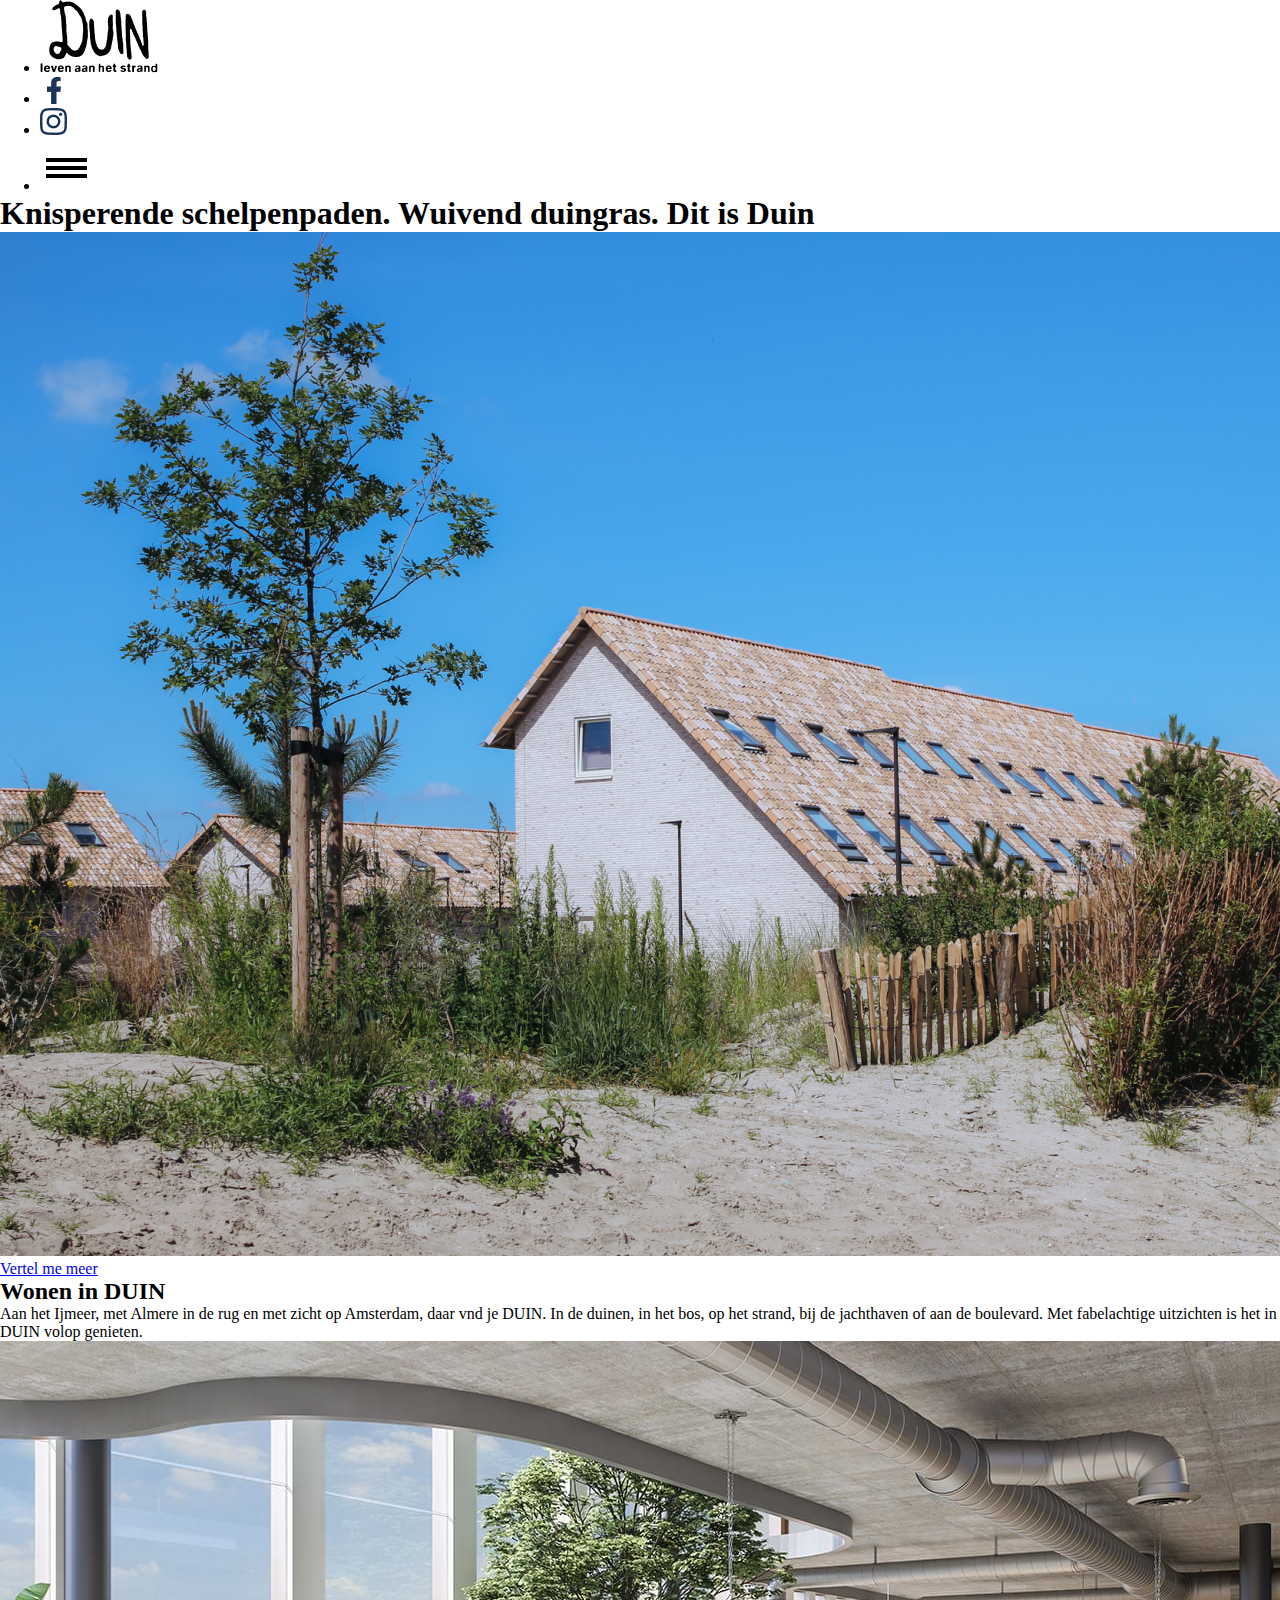
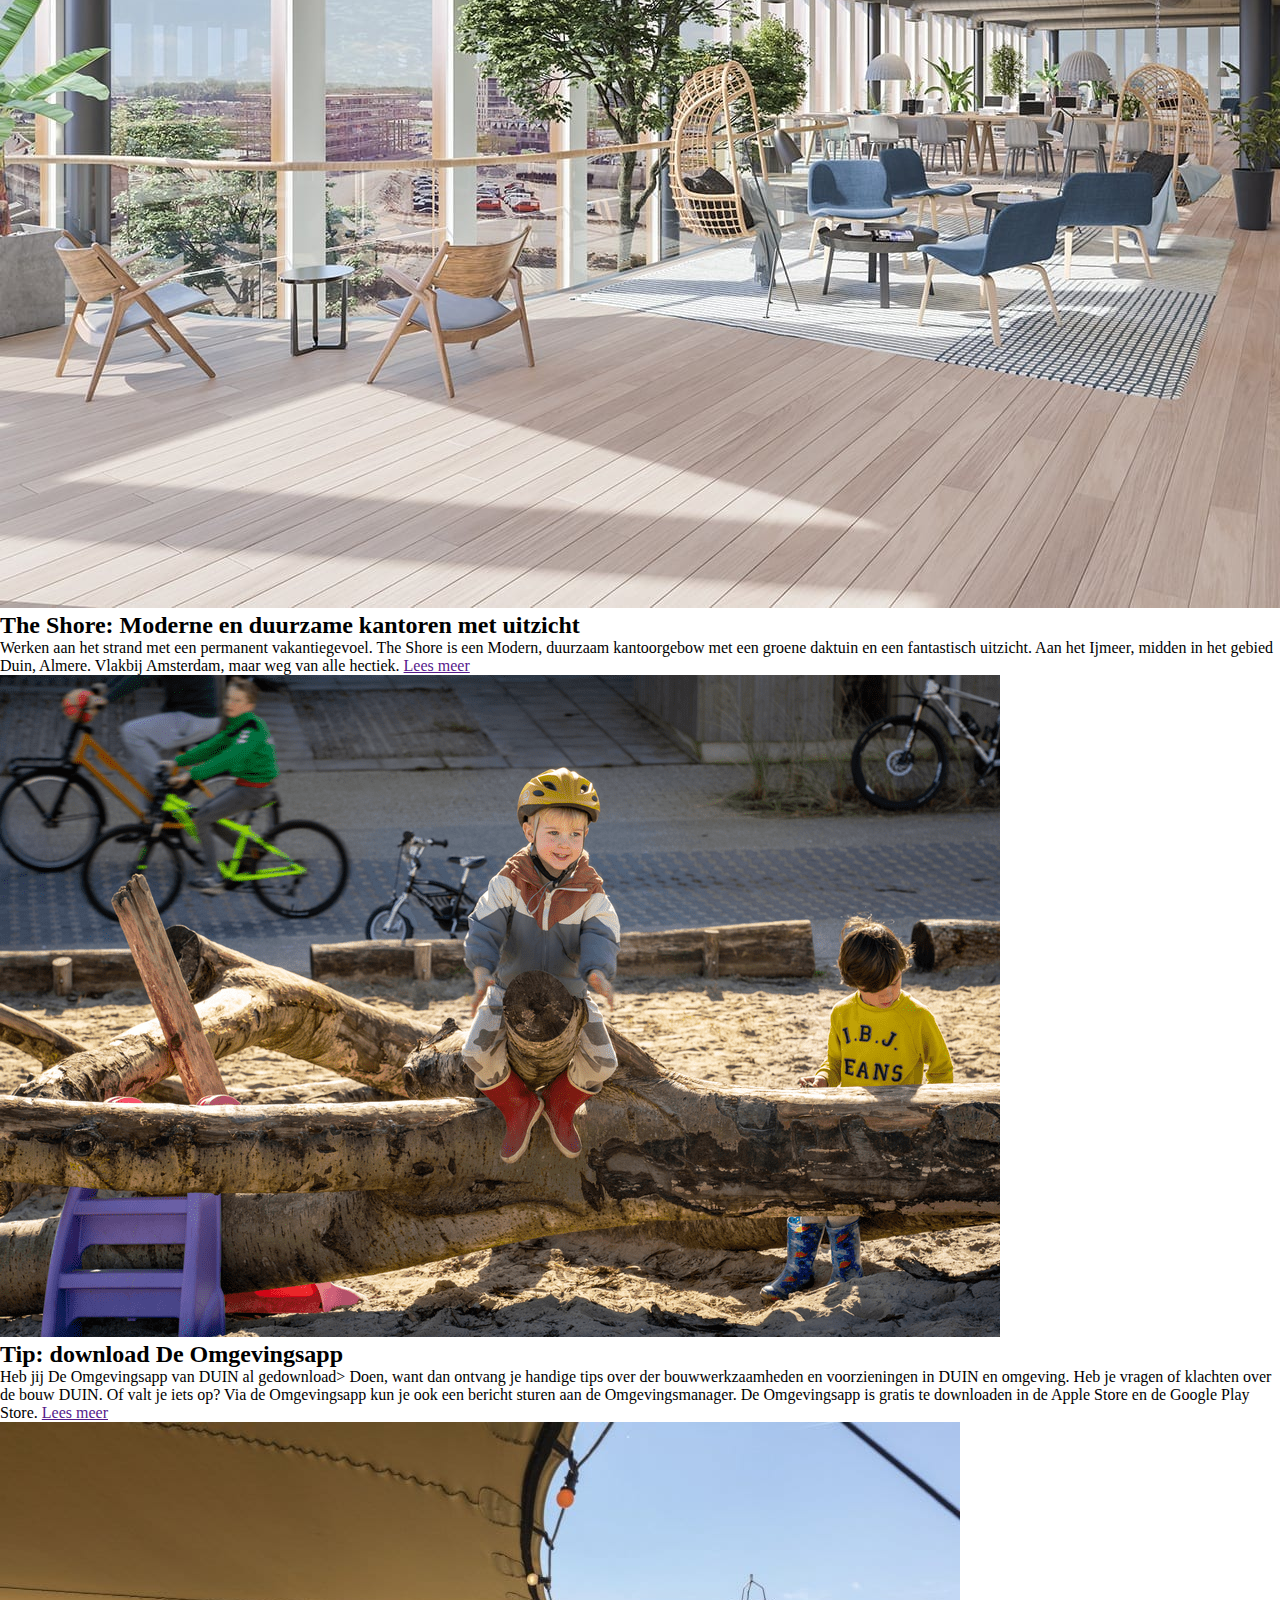
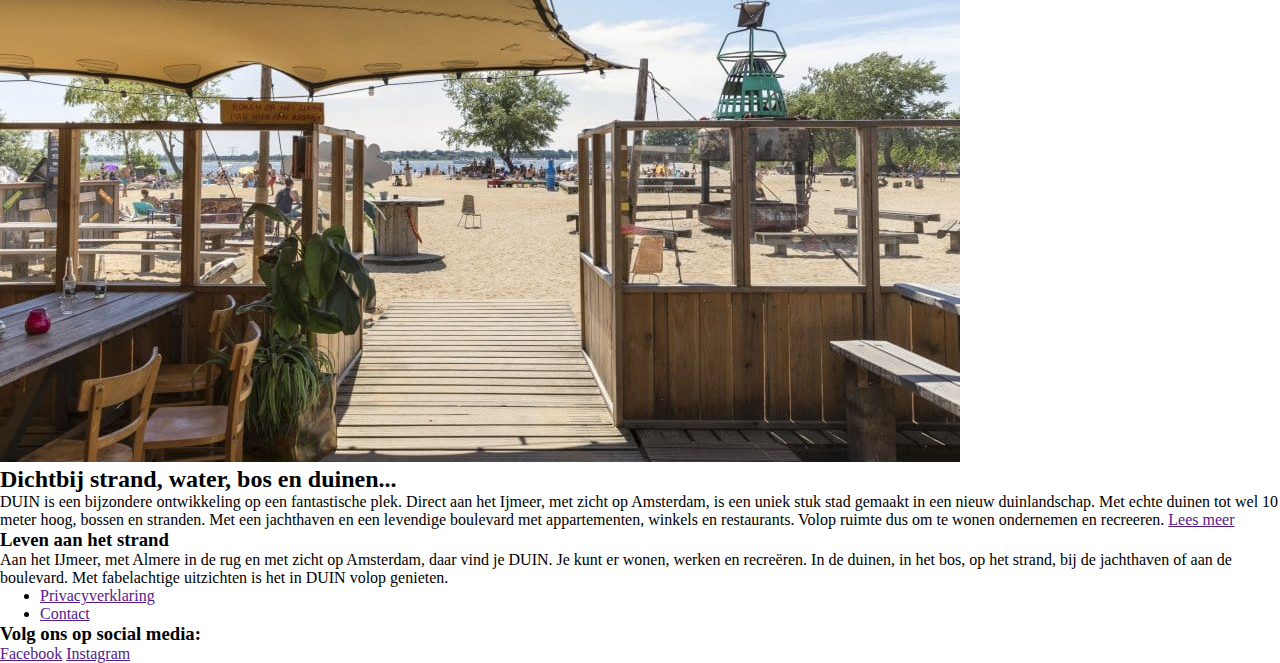
==== index.html @ 24844d6d ":construction: burger menu" ====
<!DOCTYPE html>
<html lang="nl">
  <head>
    <meta charset="UTF-8" />
    <meta name="author" content="Allyssa" />
    <meta name="viewport" content="width=device-width, initial-scale=1" />

    <title>Homepage - Duin</title>

    <link href="styles/style.css" rel="stylesheet" />
    <link rel="icon" type="image/svg+xml" href="images/" />
  </head>

  <body>
    <section class="container-nav">
      <nav>
        <ul>
          <li>
            <a href="index.html"
              ><img src="images/duin-logo.png" alt="Duin logo"
            /></a>
          </li>
          <li>
            <a href="index.html"
              ><img src="images/facebook.png" alt="Facebook"
            /></a>
          </li>
          <li>
            <a href="index.html"
              ><img src="images/instagram.png" alt="Instagram"
            /></a>
          </li>
          <li>
            <button id="btn-toggle" class="btn-burger-toggle">
              <span class="line-one"></span>
              <span class="line-two"></span>
              <span class="line-three"></span>
            </button>
          </li>
        </ul>
        <!-- burger menu links -->
        <ul class="nav-links" id="js-nav-links">
          <li><a href="#">Home</a></li>
          <li><a href="#">De wijk</a></li>
          <li><a href="#">Wonen</a></li>
          <li><a href="#">Ondernemen</a></li>
          <li><a href="#">Blog</a></li>
          <li><a href="#">Contact</a></li>
        </ul>
      </nav>
    </section>
    <main>
      <header>
        <h1>Knisperende schelpenpaden. Wuivend duingras. Dit is Duin</h1>
        <img
          src="images/header-landingspagina-1536x1024.png"
          alt="Duin header"
        />
        <a href="/het-gebied.html">Vertel me meer</a>
      </header>
      <section>
        <article>
          <h2>Wonen in DUIN</h2>
          <p>
            Aan het Ijmeer, met Almere in de rug en met zicht op Amsterdam, daar
            vnd je DUIN. In de duinen, in het bos, op het strand, bij de
            jachthaven of aan de boulevard. Met fabelachtige uitzichten is het
            in DUIN volop genieten.
          </p>
        </article>
        <article>
          <img src="/images/The-Shore-def2.jpg" alt="" />
          <h2>The Shore: Moderne en duurzame kantoren met uitzicht</h2>
          <p>
            Werken aan het strand met een permanent vakantiegevoel. The Shore is
            een Modern, duurzaam kantoorgebow met een groene daktuin en een
            fantastisch uitzicht. Aan het Ijmeer, midden in het gebied Duin,
            Almere. Vlakbij Amsterdam, maar weg van alle hectiek.
            <a href="">Lees meer</a>
          </p>
        </article>
        <article>
          <img src="/images/voorzieningen-in-DUIN.png" alt="" />
          <h2>Tip: download De Omgevingsapp</h2>
          <p>
            Heb jij De Omgevingsapp van DUIN al gedownload> Doen, want dan
            ontvang je handige tips over der bouwwerkzaamheden en voorzieningen
            in DUIN en omgeving. Heb je vragen of klachten over de bouw DUIN. Of
            valt je iets op? Via de Omgevingsapp kun je ook een bericht sturen
            aan de Omgevingsmanager. De Omgevingsapp is gratis te downloaden in
            de Apple Store en de Google Play Store.
            <a href="">Lees meer</a>
          </p>
        </article>
        <article>
          <img
            src="/images/carrousel-strand-in-almere-cityguide-almere-visit-almere.jpg"
            alt=""
          />
          <h2>Dichtbij strand, water, bos en duinen...</h2>
          <p>
            DUIN is een bijzondere ontwikkeling op een fantastische plek. Direct
            aan het Ijmeer, met zicht op Amsterdam, is een uniek stuk stad
            gemaakt in een nieuw duinlandschap. Met echte duinen tot wel 10
            meter hoog, bossen en stranden. Met een jachthaven en een levendige
            boulevard met appartementen, winkels en restaurants. Volop ruimte
            dus om te wonen ondernemen en recreeren.
            <a href="">Lees meer</a>
          </p>
        </article>
      </section>
    </main>

    <footer>
      <section>
        <article>
          <h3>Leven aan het strand</h3>
          <p>
            Aan het IJmeer, met Almere in de rug en met zicht op Amsterdam, daar
            vind je DUIN. Je kunt er wonen, werken en recreëren. In de duinen,
            in het bos, op het strand, bij de jachthaven of aan de boulevard.
            Met fabelachtige uitzichten is het in DUIN volop genieten.
          </p>
        </article>
        <ul>
          <li><a href="">Privacyverklaring</a></li>
          <li><a href="">Contact</a></li>
        </ul>
      </section>
      <section>
        <h3>Volg ons op social media:</h3>
        <a href="">Facebook</a>
        <a href="">Instagram</a>
      </section>
    </footer>

    <script src="scripts/script.js"></script>
  </body>
</html>
---- styles/style.css ----
/* CSS Document */
*,
*::after,
*::before {
  box-sizing: border-box;
  margin: 0;
}

/* body{
  background-color: rgba(var(--color-bg-color),1);
} */

/* .container-nav{
  display: flex;
}

img:nth-child(4){
  width: 100%;
}  */

/* header nav */
/* header{
  position: sticky;
  top: 0;
  z-index: 1;
} */

/* h1{
  position: absolute;
  top: .5em;
  left: 0;
  width: 100%;
  text-align: center;
  color: #fff;
} */
/*--------------- navigation -------- */



/* button navigation: hamburger */
.container-nav > nav > ul:first-of-type > li:nth-of-type(4) > button.btn-burger-toggle{
  background-color: #fff;
  width: 4em;
  height: 4em;
  cursor: pointer;
  border: none;
}

.container-nav > nav > ul:first-of-type > li:nth-of-type(4) > button.btn-burger-toggle span {
 
  display: block;
  width: 100%;
  border-top: 0.3rem solid black;
  margin-top: 0.3em;
  transition: all 0.3s ease;
}

nav.nav-links {
  max-height: 50vh;
  overflow-y: auto;
}

/* hidden burger menu */
.nav-links {
  list-style-type: none;
  padding: 2em;
  display: none;
}
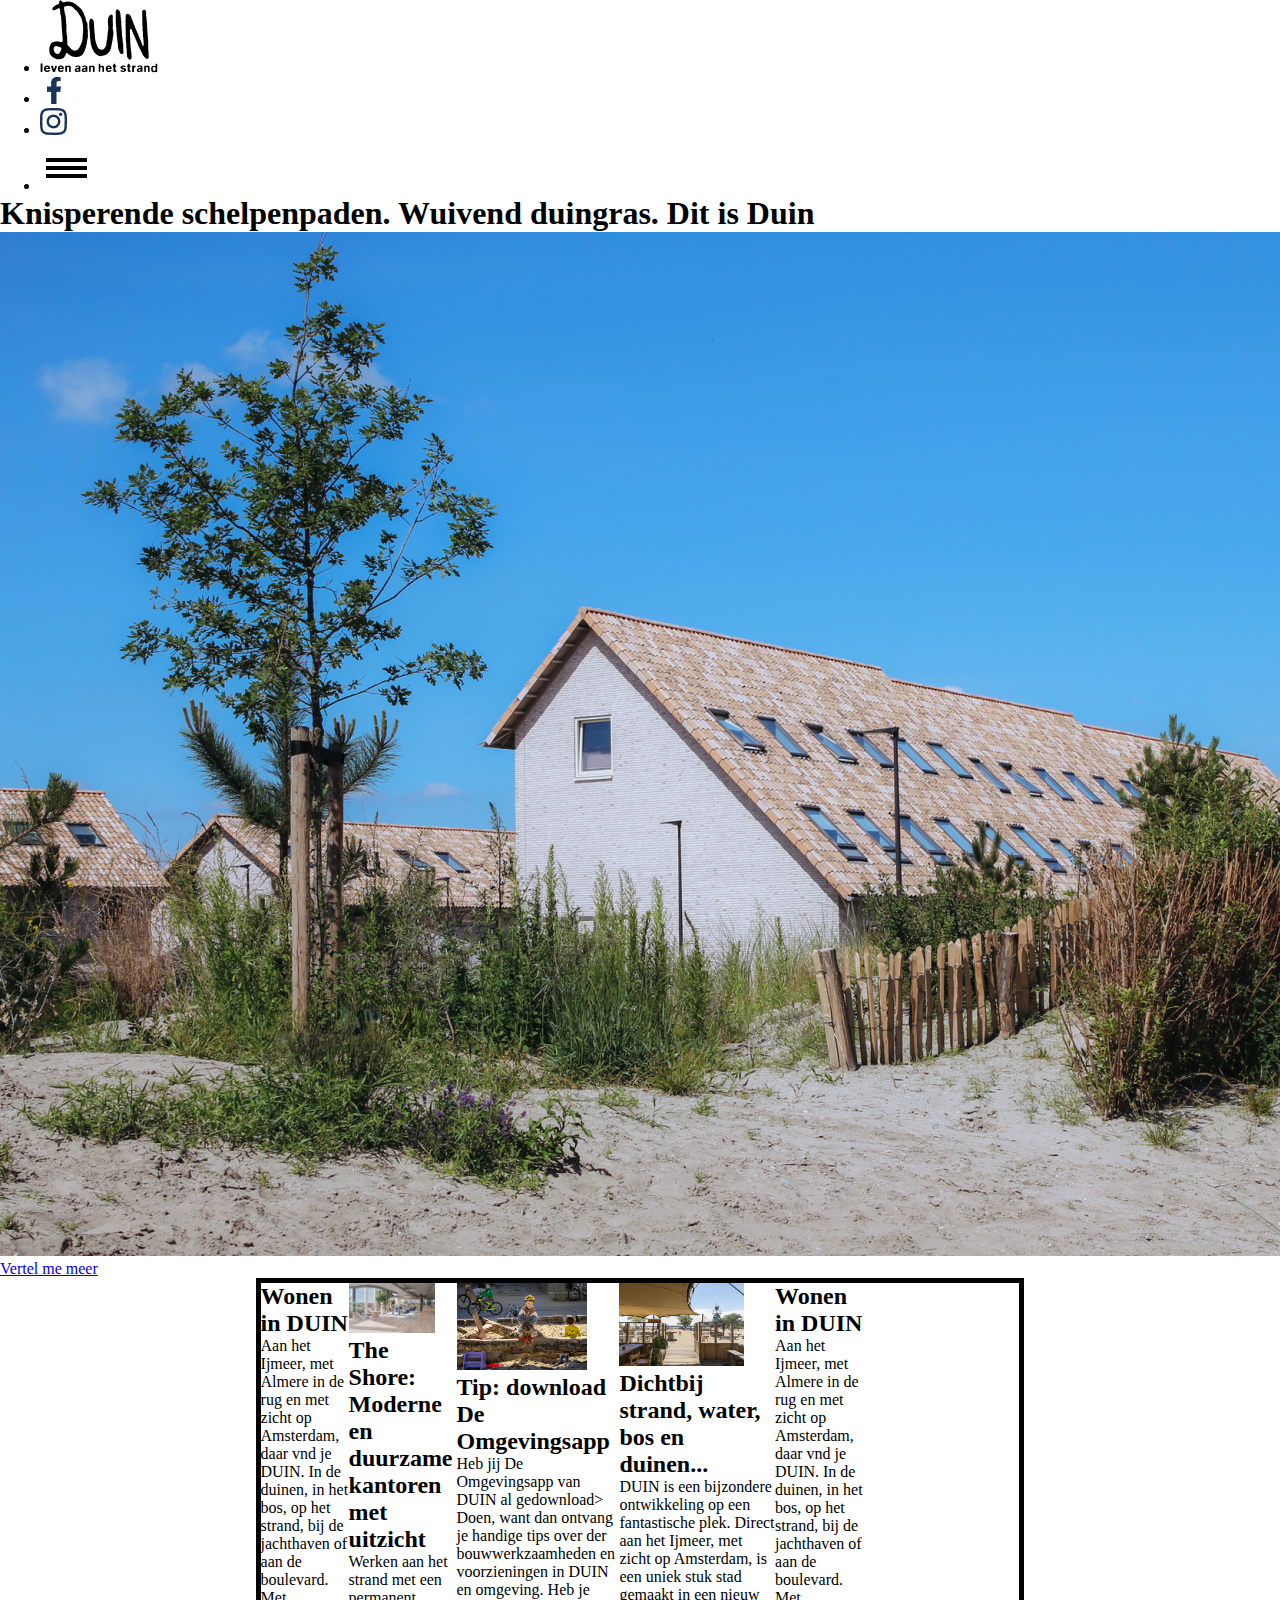
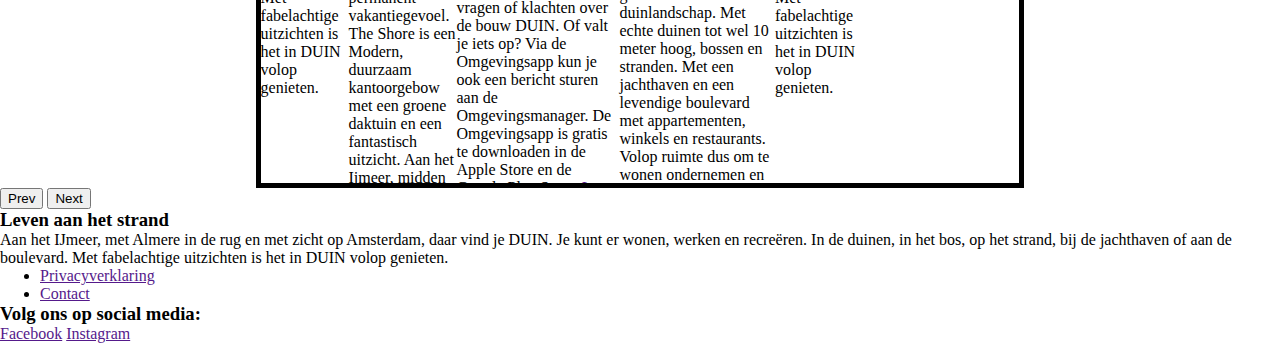
==== commit dce17ba9: ":construction: carousel-container" ====
--- a/index.html
+++ b/index.html
@@ -58,57 +58,86 @@
         />
         <a href="/het-gebied.html">Vertel me meer</a>
       </header>
-      <section>
-        <article>
-          <h2>Wonen in DUIN</h2>
-          <p>
-            Aan het Ijmeer, met Almere in de rug en met zicht op Amsterdam, daar
-            vnd je DUIN. In de duinen, in het bos, op het strand, bij de
-            jachthaven of aan de boulevard. Met fabelachtige uitzichten is het
-            in DUIN volop genieten.
-          </p>
-        </article>
-        <article>
-          <img src="/images/The-Shore-def2.jpg" alt="" />
-          <h2>The Shore: Moderne en duurzame kantoren met uitzicht</h2>
-          <p>
-            Werken aan het strand met een permanent vakantiegevoel. The Shore is
-            een Modern, duurzaam kantoorgebow met een groene daktuin en een
-            fantastisch uitzicht. Aan het Ijmeer, midden in het gebied Duin,
-            Almere. Vlakbij Amsterdam, maar weg van alle hectiek.
-            <a href="">Lees meer</a>
-          </p>
-        </article>
-        <article>
-          <img src="/images/voorzieningen-in-DUIN.png" alt="" />
-          <h2>Tip: download De Omgevingsapp</h2>
-          <p>
-            Heb jij De Omgevingsapp van DUIN al gedownload> Doen, want dan
-            ontvang je handige tips over der bouwwerkzaamheden en voorzieningen
-            in DUIN en omgeving. Heb je vragen of klachten over de bouw DUIN. Of
-            valt je iets op? Via de Omgevingsapp kun je ook een bericht sturen
-            aan de Omgevingsmanager. De Omgevingsapp is gratis te downloaden in
-            de Apple Store en de Google Play Store.
-            <a href="">Lees meer</a>
-          </p>
-        </article>
-        <article>
-          <img
-            src="/images/carrousel-strand-in-almere-cityguide-almere-visit-almere.jpg"
-            alt=""
-          />
-          <h2>Dichtbij strand, water, bos en duinen...</h2>
-          <p>
-            DUIN is een bijzondere ontwikkeling op een fantastische plek. Direct
-            aan het Ijmeer, met zicht op Amsterdam, is een uniek stuk stad
-            gemaakt in een nieuw duinlandschap. Met echte duinen tot wel 10
-            meter hoog, bossen en stranden. Met een jachthaven en een levendige
-            boulevard met appartementen, winkels en restaurants. Volop ruimte
-            dus om te wonen ondernemen en recreeren.
-            <a href="">Lees meer</a>
-          </p>
-        </article>
+      <section class="carousel-container">
+        <section class="carousel-slide">
+          <article id="lastArticle">
+            <img
+              src="/images/carrousel-strand-in-almere-cityguide-almere-visit-almere.jpg"
+              alt=""
+            />
+            <h2>Dichtbij strand, water, bos en duinen...</h2>
+            <p>
+              DUIN is een bijzondere ontwikkeling op een fantastische plek.
+              Direct aan het Ijmeer, met zicht op Amsterdam, is een uniek stuk
+              stad gemaakt in een nieuw duinlandschap. Met echte duinen tot wel
+              10 meter hoog, bossen en stranden. Met een jachthaven en een
+              levendige boulevard met appartementen, winkels en restaurants.
+              Volop ruimte dus om te wonen ondernemen en recreeren.
+              <a href="">Lees meer</a>
+            </p>
+          </article>
+          <article>
+            <h2>Wonen in DUIN</h2>
+            <p>
+              Aan het Ijmeer, met Almere in de rug en met zicht op Amsterdam,
+              daar vnd je DUIN. In de duinen, in het bos, op het strand, bij de
+              jachthaven of aan de boulevard. Met fabelachtige uitzichten is het
+              in DUIN volop genieten.
+            </p>
+          </article>
+          <article>
+            <img src="/images/The-Shore-def2.jpg" alt="" />
+            <h2>The Shore: Moderne en duurzame kantoren met uitzicht</h2>
+            <p>
+              Werken aan het strand met een permanent vakantiegevoel. The Shore
+              is een Modern, duurzaam kantoorgebow met een groene daktuin en een
+              fantastisch uitzicht. Aan het Ijmeer, midden in het gebied Duin,
+              Almere. Vlakbij Amsterdam, maar weg van alle hectiek.
+              <a href="">Lees meer</a>
+            </p>
+          </article>
+          <article>
+            <img src="/images/voorzieningen-in-DUIN.png" alt="" />
+            <h2>Tip: download De Omgevingsapp</h2>
+            <p>
+              Heb jij De Omgevingsapp van DUIN al gedownload> Doen, want dan
+              ontvang je handige tips over der bouwwerkzaamheden en
+              voorzieningen in DUIN en omgeving. Heb je vragen of klachten over
+              de bouw DUIN. Of valt je iets op? Via de Omgevingsapp kun je ook
+              een bericht sturen aan de Omgevingsmanager. De Omgevingsapp is
+              gratis te downloaden in de Apple Store en de Google Play Store.
+              <a href="">Lees meer</a>
+            </p>
+          </article>
+          <article>
+            <img
+              src="/images/carrousel-strand-in-almere-cityguide-almere-visit-almere.jpg"
+              alt=""
+            />
+            <h2>Dichtbij strand, water, bos en duinen...</h2>
+            <p>
+              DUIN is een bijzondere ontwikkeling op een fantastische plek.
+              Direct aan het Ijmeer, met zicht op Amsterdam, is een uniek stuk
+              stad gemaakt in een nieuw duinlandschap. Met echte duinen tot wel
+              10 meter hoog, bossen en stranden. Met een jachthaven en een
+              levendige boulevard met appartementen, winkels en restaurants.
+              Volop ruimte dus om te wonen ondernemen en recreeren.
+              <a href="">Lees meer</a>
+            </p>
+          </article>
+          <article id="firstArticle">
+            <h2>Wonen in DUIN</h2>
+            <p>
+              Aan het Ijmeer, met Almere in de rug en met zicht op Amsterdam,
+              daar vnd je DUIN. In de duinen, in het bos, op het strand, bij de
+              jachthaven of aan de boulevard. Met fabelachtige uitzichten is het
+              in DUIN volop genieten.
+            </p>
+          </article>
+        </section>
       </section>
+      <button id="prevBtn">Prev</button>
+      <button id="nextBtn">Next</button>
     </main>
 
     <footer>
--- a/styles/style.css
+++ b/styles/style.css
@@ -5,36 +5,6 @@
   box-sizing: border-box;
   margin: 0;
 }
-
-/* body{
-  background-color: rgba(var(--color-bg-color),1);
-} */
-
-/* .container-nav{
-  display: flex;
-}
-
-img:nth-child(4){
-  width: 100%;
-}  */
-
-/* header nav */
-/* header{
-  position: sticky;
-  top: 0;
-  z-index: 1;
-} */
-
-/* h1{
-  position: absolute;
-  top: .5em;
-  left: 0;
-  width: 100%;
-  text-align: center;
-  color: #fff;
-} */
-/*--------------- navigation -------- */
-
 
 
 /* button navigation: hamburger */
@@ -67,4 +37,27 @@
   display: none;
 }
 
+.active{
+  display: block;
+}
 
+/*----- carousel ------*/
+
+
+
+article img{
+  width: 80%;
+}
+
+.carousel-container{
+  width: 60%;
+  margin: auto;
+  border: 5px solid black;
+  overflow: hidden;
+}
+
+.carousel-slide{
+  display: flex;
+  width: 100%;
+ height: 500px;
+}
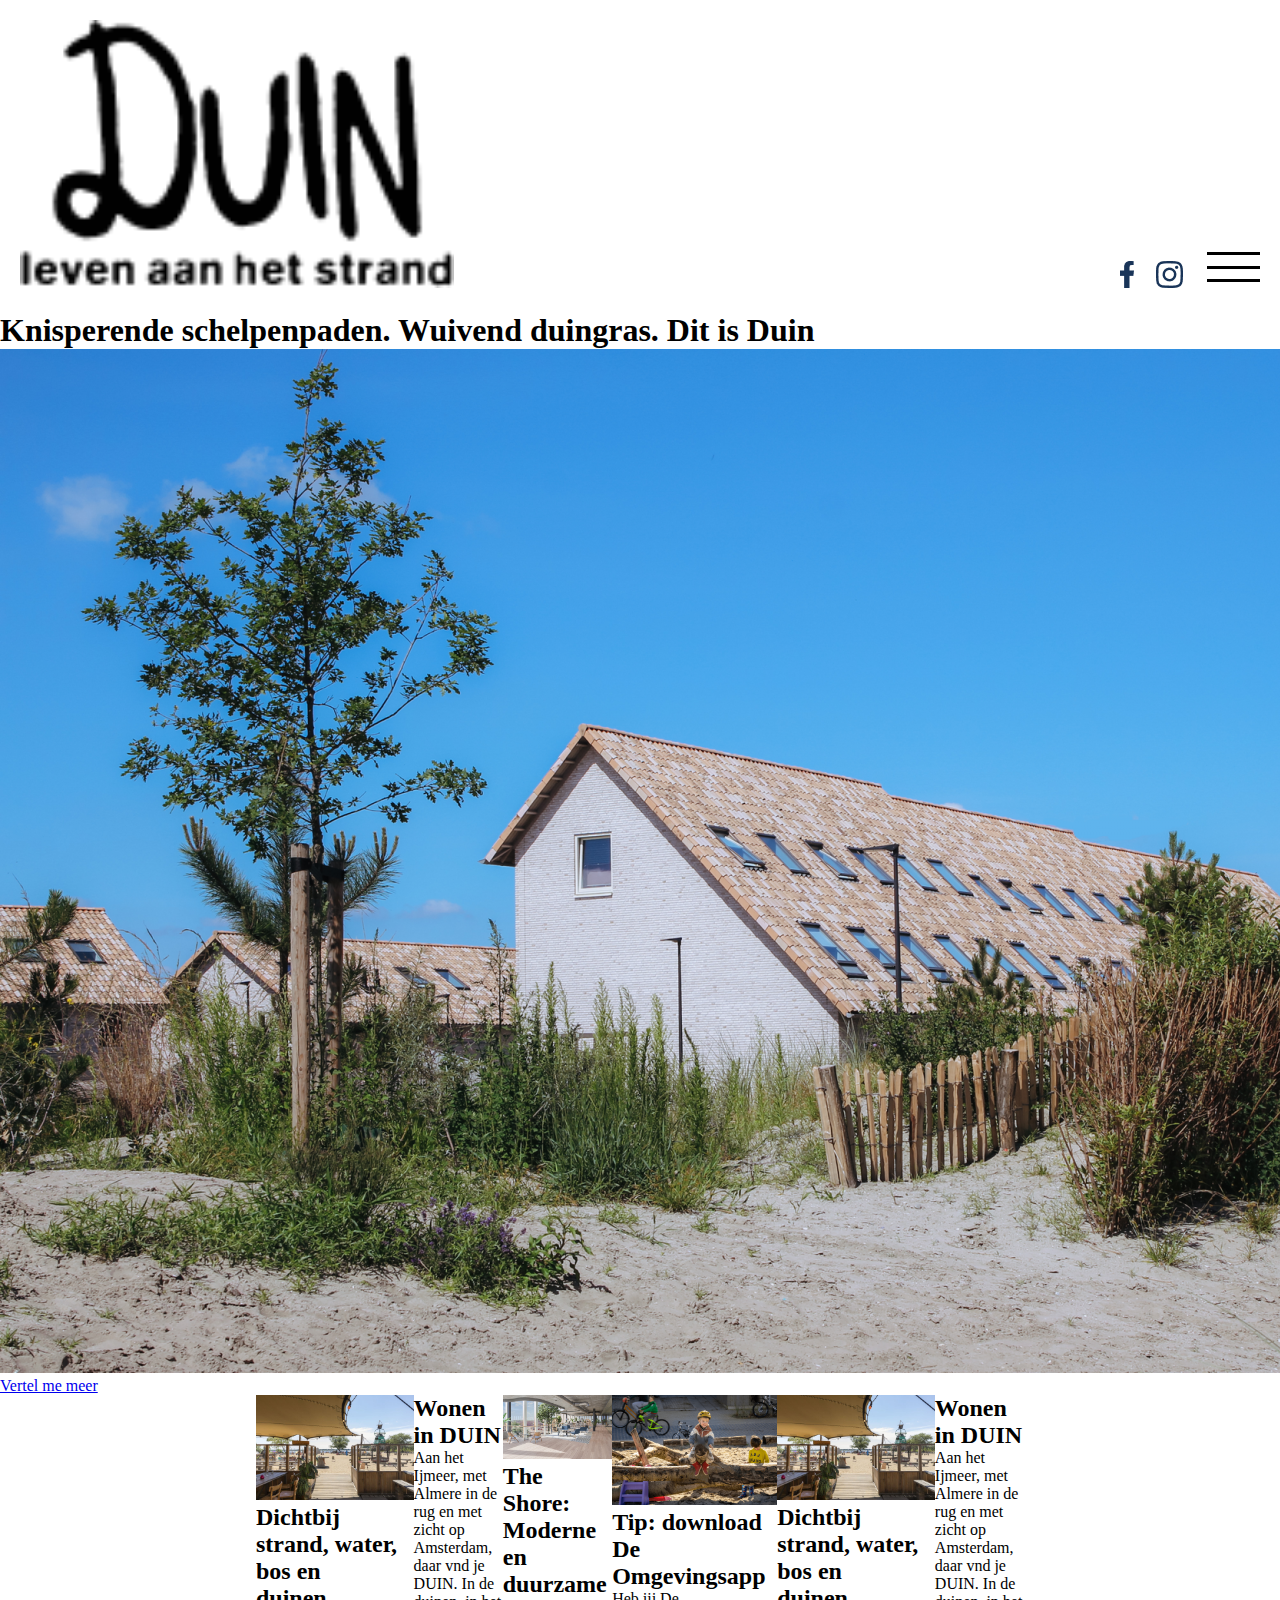
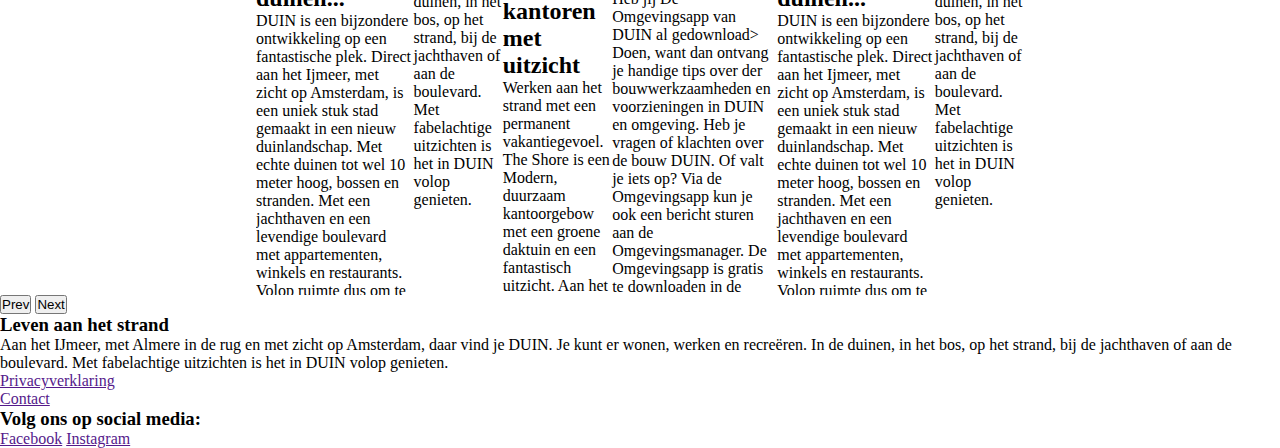
==== commit 0b5b7542: ":construction: edit nav" ====
--- a/index.html
+++ b/index.html
@@ -12,43 +12,42 @@
   </head>
 
   <body>
-    <section class="container-nav">
-      <nav>
-        <ul>
-          <li>
-            <a href="index.html"
-              ><img src="images/duin-logo.png" alt="Duin logo"
-            /></a>
-          </li>
-          <li>
-            <a href="index.html"
-              ><img src="images/facebook.png" alt="Facebook"
-            /></a>
-          </li>
-          <li>
-            <a href="index.html"
-              ><img src="images/instagram.png" alt="Instagram"
-            /></a>
-          </li>
-          <li>
-            <button id="btn-toggle" class="btn-burger-toggle">
-              <span class="line-one"></span>
-              <span class="line-two"></span>
-              <span class="line-three"></span>
-            </button>
-          </li>
-        </ul>
-        <!-- burger menu links -->
-        <ul class="nav-links" id="js-nav-links">
-          <li><a href="#">Home</a></li>
-          <li><a href="#">De wijk</a></li>
-          <li><a href="#">Wonen</a></li>
-          <li><a href="#">Ondernemen</a></li>
-          <li><a href="#">Blog</a></li>
-          <li><a href="#">Contact</a></li>
-        </ul>
-      </nav>
-    </section>
+    <nav>
+      <ul class="top-nav">
+        <li>
+          <a href="index.html"
+            ><img src="images/duin-logo.png" alt="Duin logo"
+          /></a>
+        </li>
+        <li>
+          <a href="index.html"
+            ><img src="images/facebook.png" alt="Facebook"
+          /></a>
+        </li>
+        <li>
+          <a href="index.html"
+            ><img src="images/instagram.png" alt="Instagram"
+          /></a>
+        </li>
+        <li>
+          <button id="btn-toggle" class="btn-burger-toggle">
+            <span class="line-one"></span>
+            <span class="line-two"></span>
+            <span class="line-three"></span>
+          </button>
+        </li>
+      </ul>
+      <!-- burger menu links -->
+      <ul class="nav-links" id="js-nav-links">
+        <li><a href="#">Home</a></li>
+        <li><a href="#">De wijk</a></li>
+        <li><a href="#">Wonen</a></li>
+        <li><a href="#">Ondernemen</a></li>
+        <li><a href="#">Blog</a></li>
+        <li><a href="#">Contact</a></li>
+      </ul>
+    </nav>
+
     <main>
       <header>
         <h1>Knisperende schelpenpaden. Wuivend duingras. Dit is Duin</h1>
--- a/styles/style.css
+++ b/styles/style.css
@@ -4,11 +4,47 @@
 *::before {
   box-sizing: border-box;
   margin: 0;
+  padding: 0;
+}
+
+/*--------------- Home main -------- */
+/* main {
+  display: grid;
+  grid-template-rows: 1fr;
+  grid-gap: 1.5em;
+} */
+
+/*--------------- Navigation -------- */
+
+/* Top nav */
+.top-nav {
+  display: flex;
+  margin: 0;
+  padding: 1.25em;
+  list-style-type: none;
+  flex-direction: row;
+  /* justify-content: space-between; */
+  align-items: first baseline;
+}
+
+/* Logo */
+.top-nav li:first-of-type {
+  flex-grow: 1;
+}
+
+.top-nav li:first-of-type img {
+  width: 40%;
+}
+
+/* Social images */
+.top-nav li:nth-of-type(2),
+.top-nav li:nth-of-type(3) {
+  padding: 0 0.5em;
 }
 
 
 /* button navigation: hamburger */
-.container-nav > nav > ul:first-of-type > li:nth-of-type(4) > button.btn-burger-toggle{
+nav > ul:first-of-type > li:nth-of-type(4) > button.btn-burger-toggle {
   background-color: #fff;
   width: 4em;
   height: 4em;
@@ -16,13 +52,16 @@
   border: none;
 }
 
-.container-nav > nav > ul:first-of-type > li:nth-of-type(4) > button.btn-burger-toggle span {
- 
+nav > ul:first-of-type > li:nth-of-type(4) > button.btn-burger-toggle span {
   display: block;
   width: 100%;
-  border-top: 0.3rem solid black;
-  margin-top: 0.3em;
+  border-top: 0.2rem solid black;
+  margin-top: 0.8em;
   transition: all 0.3s ease;
+}
+
+nav > ul:first-of-type > li:nth-of-type(4) {
+  padding-left: 1em;
 }
 
 nav.nav-links {
@@ -37,27 +76,36 @@
   display: none;
 }
 
-.active{
+.nav-links li a {
+  text-decoration: none;
+}
+
+.active {
   display: block;
 }
 
-/*----- carousel ------*/
+/*----- Carousel ------*/
 
-
-
-article img{
-  width: 80%;
+article img {
+  width: 100%;
 }
 
-.carousel-container{
+.carousel-container {
   width: 60%;
   margin: auto;
-  border: 5px solid black;
+  /* border: 5px solid black; */
   overflow: hidden;
 }
 
-.carousel-slide{
+.carousel-slide {
   display: flex;
   width: 100%;
- height: 500px;
+  height: 500px;
 }
+
+/* Header */
+main header img{
+  min-height: 14vw;
+  max-height: 80vw;
+}
+
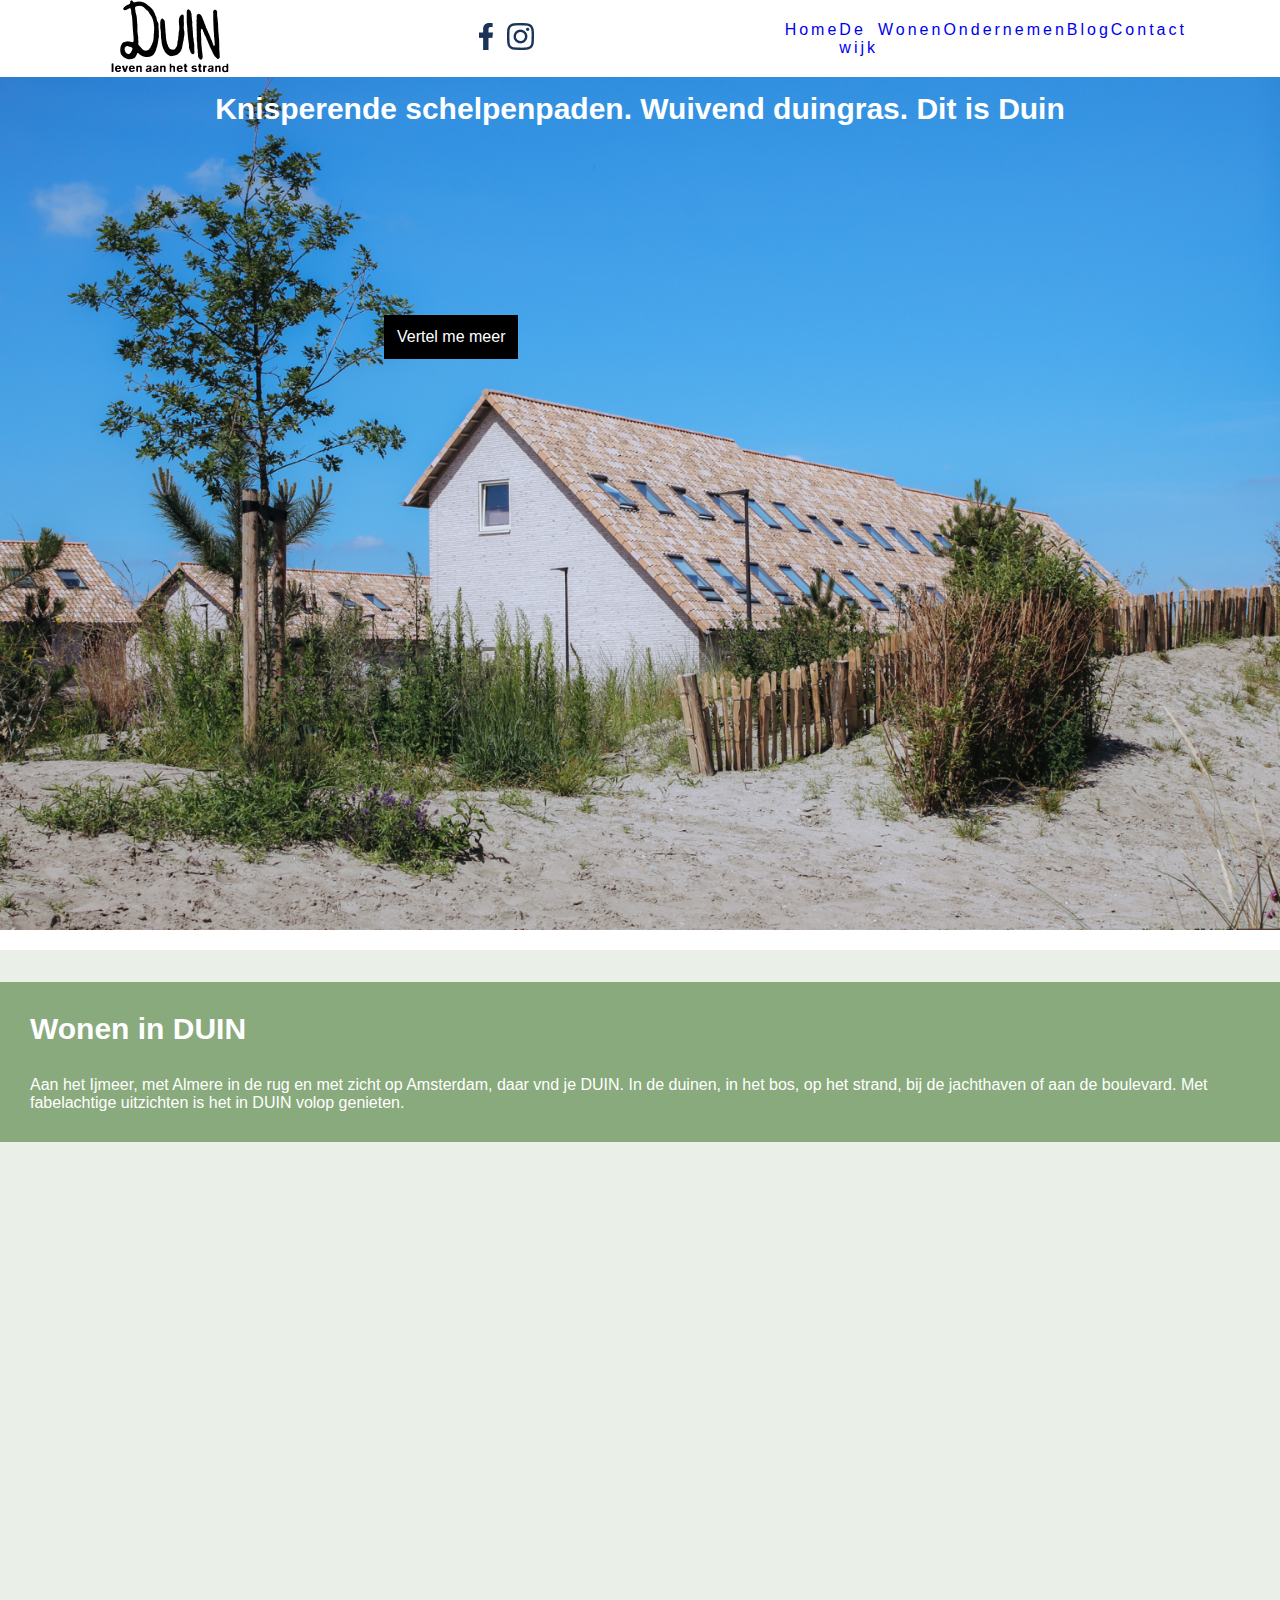
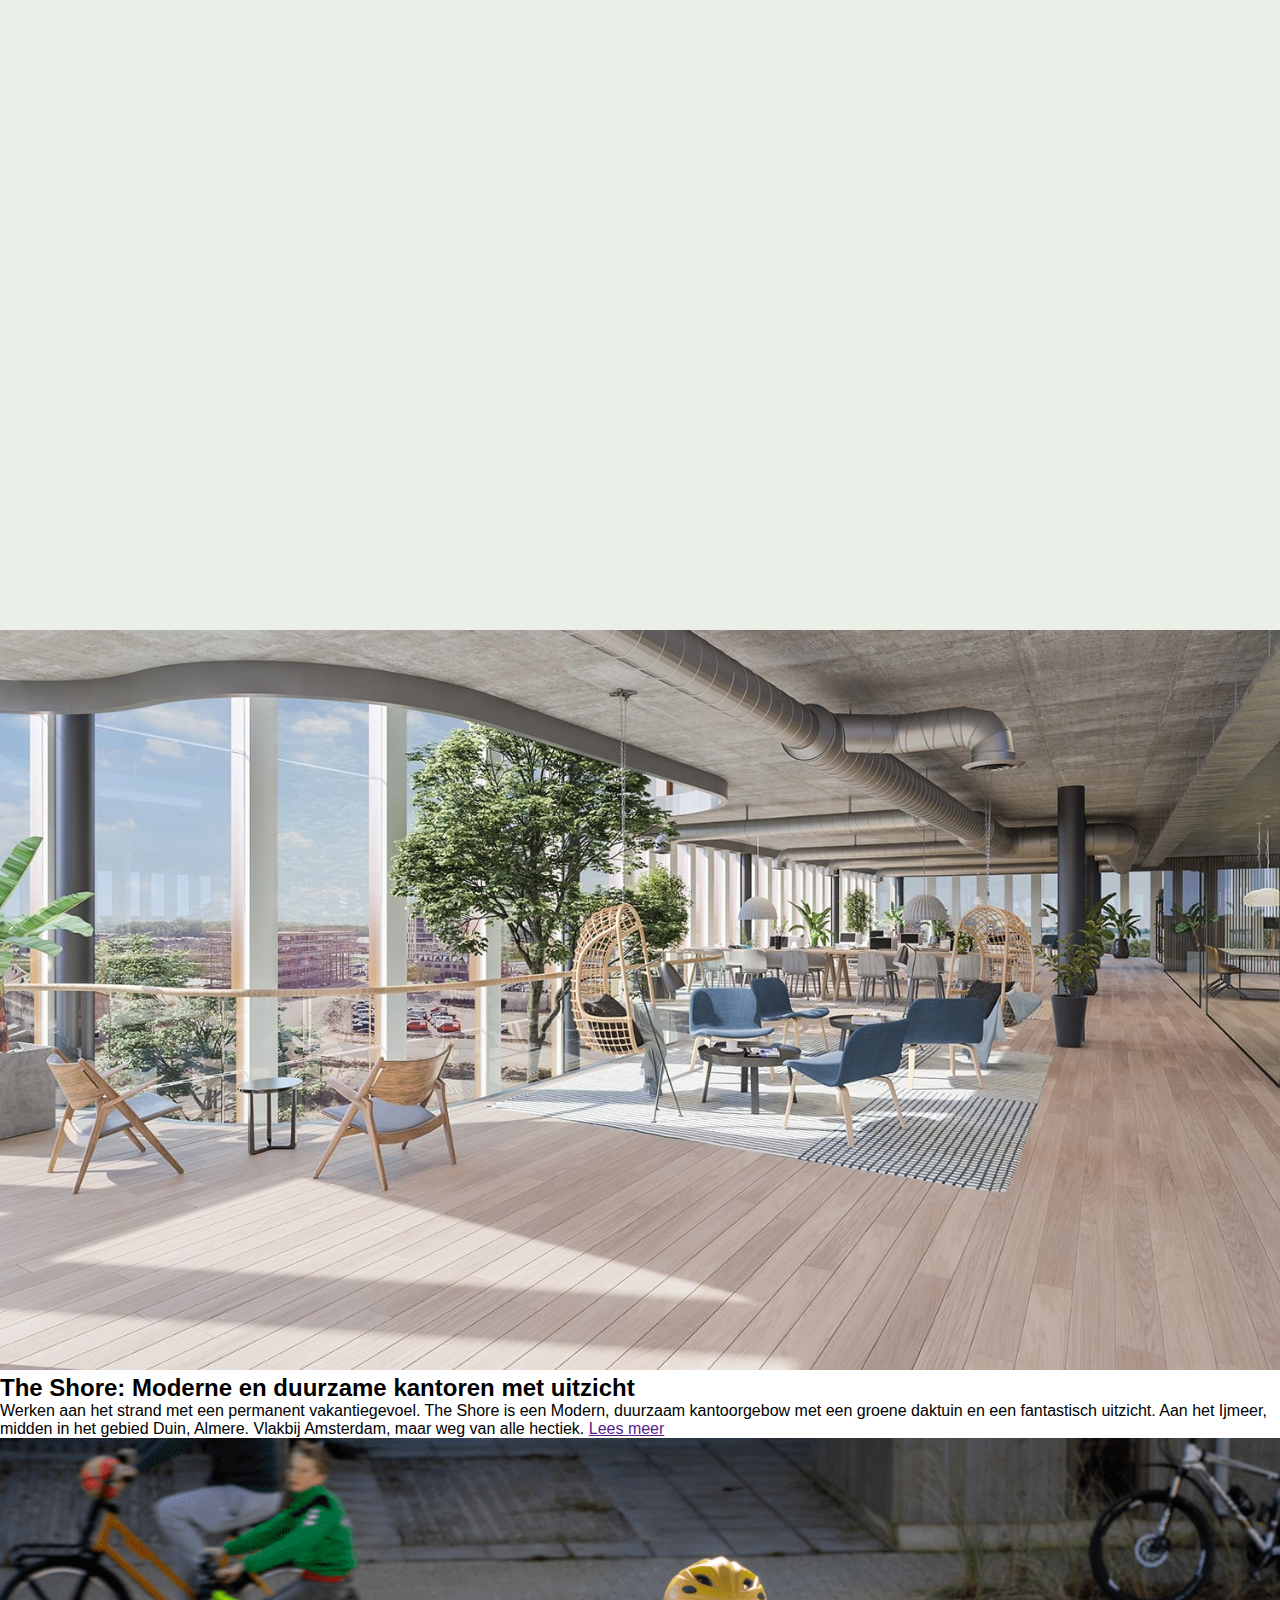
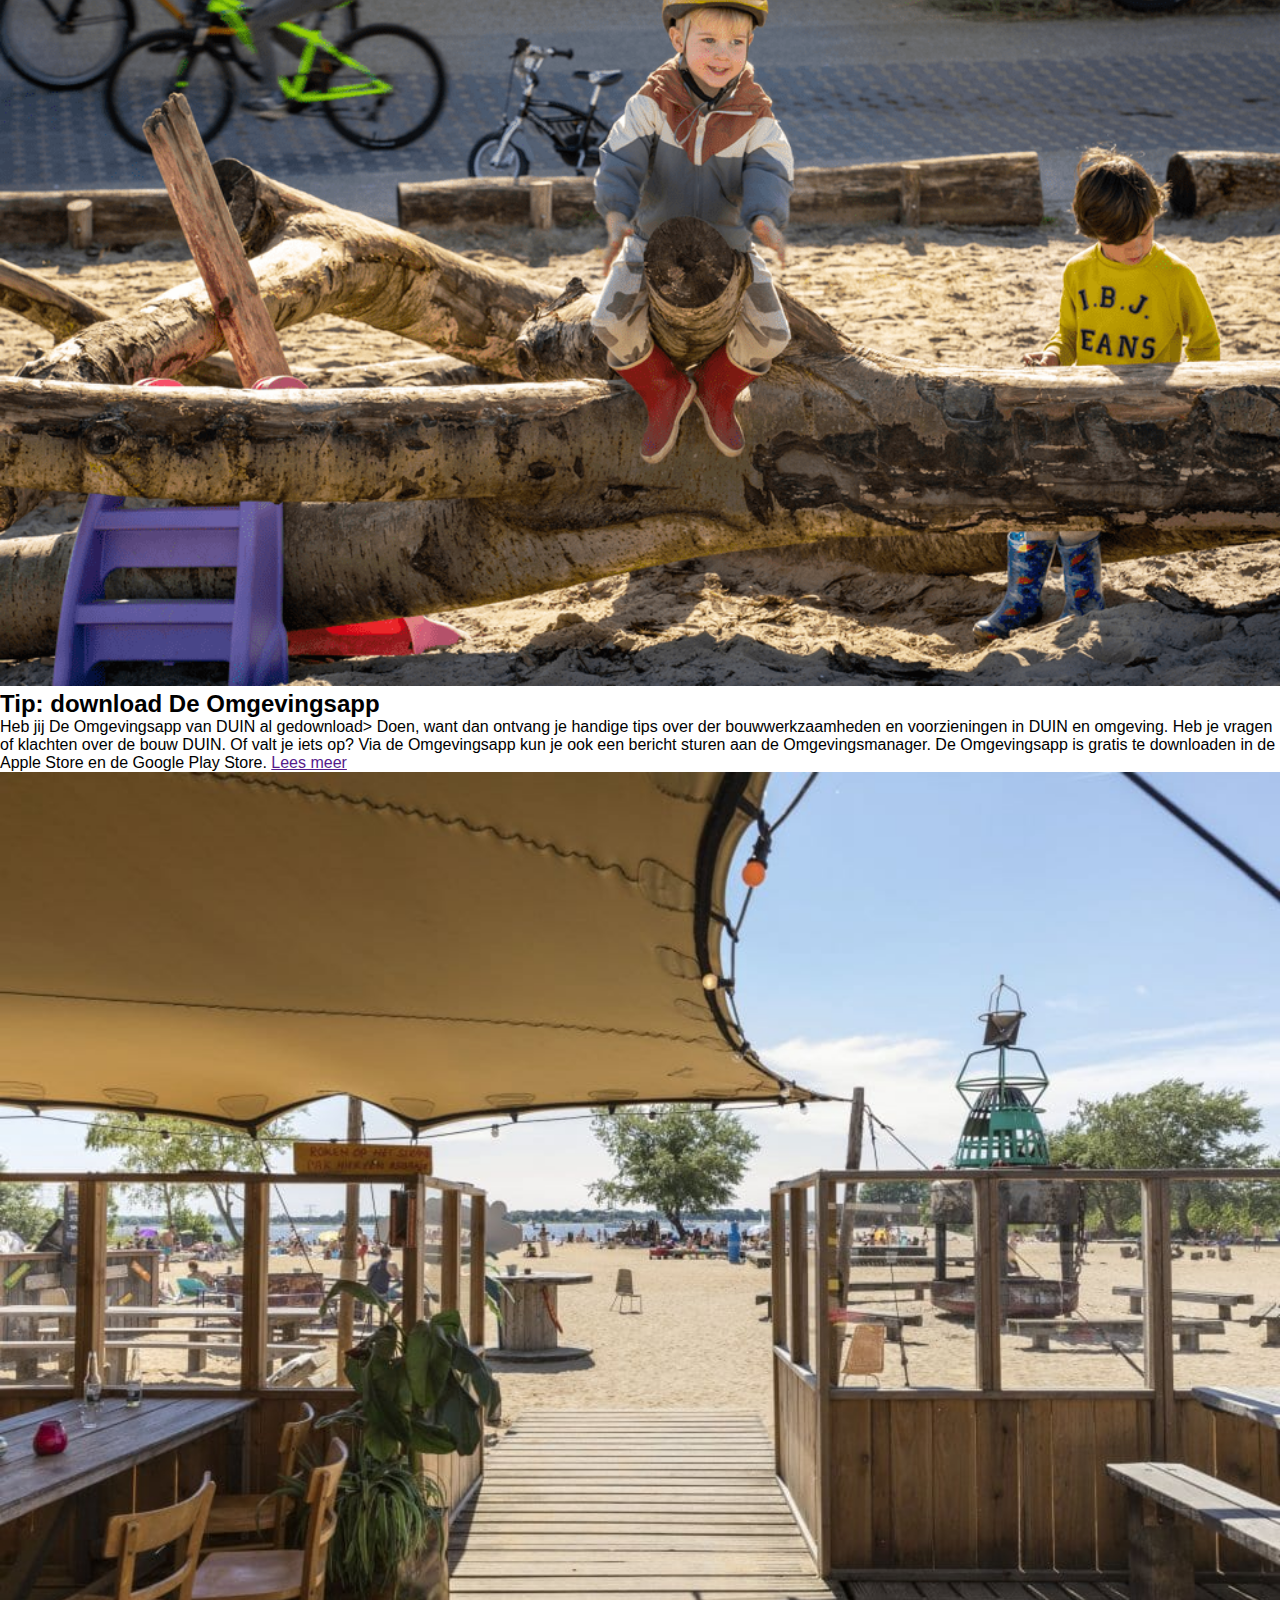
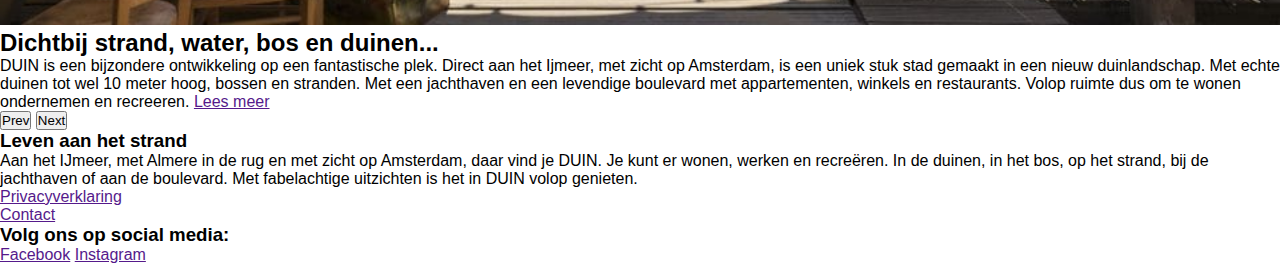
==== commit bbb30050: ":construction: :sparkles: added animation to menu" ====
--- a/index.html
+++ b/index.html
@@ -13,12 +13,10 @@
 
   <body>
     <nav>
+      <a href="index.html"
+        ><img src="images/duin-logo.png" alt="Duin logo"
+      /></a>
       <ul class="top-nav">
-        <li>
-          <a href="index.html"
-            ><img src="images/duin-logo.png" alt="Duin logo"
-          /></a>
-        </li>
         <li>
           <a href="index.html"
             ><img src="images/facebook.png" alt="Facebook"
@@ -28,13 +26,6 @@
           <a href="index.html"
             ><img src="images/instagram.png" alt="Instagram"
           /></a>
-        </li>
-        <li>
-          <button id="btn-toggle" class="btn-burger-toggle">
-            <span class="line-one"></span>
-            <span class="line-two"></span>
-            <span class="line-three"></span>
-          </button>
         </li>
       </ul>
       <!-- burger menu links -->
@@ -46,6 +37,11 @@
         <li><a href="#">Blog</a></li>
         <li><a href="#">Contact</a></li>
       </ul>
+      <div id="btn-toggle" class="burger">
+        <span class="line-one"></span>
+        <span class="line-two"></span>
+        <span class="line-three"></span>
+      </div>
     </nav>
 
     <main>
@@ -57,83 +53,57 @@
         />
         <a href="/het-gebied.html">Vertel me meer</a>
       </header>
-      <section class="carousel-container">
-        <section class="carousel-slide">
-          <article id="lastArticle">
-            <img
-              src="/images/carrousel-strand-in-almere-cityguide-almere-visit-almere.jpg"
-              alt=""
-            />
-            <h2>Dichtbij strand, water, bos en duinen...</h2>
-            <p>
-              DUIN is een bijzondere ontwikkeling op een fantastische plek.
-              Direct aan het Ijmeer, met zicht op Amsterdam, is een uniek stuk
-              stad gemaakt in een nieuw duinlandschap. Met echte duinen tot wel
-              10 meter hoog, bossen en stranden. Met een jachthaven en een
-              levendige boulevard met appartementen, winkels en restaurants.
-              Volop ruimte dus om te wonen ondernemen en recreeren.
-              <a href="">Lees meer</a>
-            </p>
-          </article>
-          <article>
-            <h2>Wonen in DUIN</h2>
-            <p>
-              Aan het Ijmeer, met Almere in de rug en met zicht op Amsterdam,
-              daar vnd je DUIN. In de duinen, in het bos, op het strand, bij de
-              jachthaven of aan de boulevard. Met fabelachtige uitzichten is het
-              in DUIN volop genieten.
-            </p>
-          </article>
-          <article>
-            <img src="/images/The-Shore-def2.jpg" alt="" />
-            <h2>The Shore: Moderne en duurzame kantoren met uitzicht</h2>
-            <p>
-              Werken aan het strand met een permanent vakantiegevoel. The Shore
-              is een Modern, duurzaam kantoorgebow met een groene daktuin en een
-              fantastisch uitzicht. Aan het Ijmeer, midden in het gebied Duin,
-              Almere. Vlakbij Amsterdam, maar weg van alle hectiek.
-              <a href="">Lees meer</a>
-            </p>
-          </article>
-          <article>
-            <img src="/images/voorzieningen-in-DUIN.png" alt="" />
-            <h2>Tip: download De Omgevingsapp</h2>
-            <p>
-              Heb jij De Omgevingsapp van DUIN al gedownload> Doen, want dan
-              ontvang je handige tips over der bouwwerkzaamheden en
-              voorzieningen in DUIN en omgeving. Heb je vragen of klachten over
-              de bouw DUIN. Of valt je iets op? Via de Omgevingsapp kun je ook
-              een bericht sturen aan de Omgevingsmanager. De Omgevingsapp is
-              gratis te downloaden in de Apple Store en de Google Play Store.
-              <a href="">Lees meer</a>
-            </p>
-          </article>
-          <article>
-            <img
-              src="/images/carrousel-strand-in-almere-cityguide-almere-visit-almere.jpg"
-              alt=""
-            />
-            <h2>Dichtbij strand, water, bos en duinen...</h2>
-            <p>
-              DUIN is een bijzondere ontwikkeling op een fantastische plek.
-              Direct aan het Ijmeer, met zicht op Amsterdam, is een uniek stuk
-              stad gemaakt in een nieuw duinlandschap. Met echte duinen tot wel
-              10 meter hoog, bossen en stranden. Met een jachthaven en een
-              levendige boulevard met appartementen, winkels en restaurants.
-              Volop ruimte dus om te wonen ondernemen en recreeren.
-              <a href="">Lees meer</a>
-            </p>
-          </article>
-          <article id="firstArticle">
-            <h2>Wonen in DUIN</h2>
-            <p>
-              Aan het Ijmeer, met Almere in de rug en met zicht op Amsterdam,
-              daar vnd je DUIN. In de duinen, in het bos, op het strand, bij de
-              jachthaven of aan de boulevard. Met fabelachtige uitzichten is het
-              in DUIN volop genieten.
-            </p>
-          </article>
-        </section>
+      <section class="articles-container">
+        <h2 class="articles">Article title</h2>
+        <article>
+          <h3>Wonen in DUIN</h3>
+          <p>
+            Aan het Ijmeer, met Almere in de rug en met zicht op Amsterdam, daar
+            vnd je DUIN. In de duinen, in het bos, op het strand, bij de
+            jachthaven of aan de boulevard. Met fabelachtige uitzichten is het
+            in DUIN volop genieten.
+          </p>
+        </article>
+        <article>
+          <img src="/images/The-Shore-def2.jpg" alt="" />
+          <h2>The Shore: Moderne en duurzame kantoren met uitzicht</h2>
+          <p>
+            Werken aan het strand met een permanent vakantiegevoel. The Shore is
+            een Modern, duurzaam kantoorgebow met een groene daktuin en een
+            fantastisch uitzicht. Aan het Ijmeer, midden in het gebied Duin,
+            Almere. Vlakbij Amsterdam, maar weg van alle hectiek.
+            <a href="">Lees meer</a>
+          </p>
+        </article>
+        <article>
+          <img src="/images/voorzieningen-in-DUIN.png" alt="" />
+          <h2>Tip: download De Omgevingsapp</h2>
+          <p>
+            Heb jij De Omgevingsapp van DUIN al gedownload> Doen, want dan
+            ontvang je handige tips over der bouwwerkzaamheden en voorzieningen
+            in DUIN en omgeving. Heb je vragen of klachten over de bouw DUIN. Of
+            valt je iets op? Via de Omgevingsapp kun je ook een bericht sturen
+            aan de Omgevingsmanager. De Omgevingsapp is gratis te downloaden in
+            de Apple Store en de Google Play Store.
+            <a href="">Lees meer</a>
+          </p>
+        </article>
+        <article>
+          <img
+            src="/images/carrousel-strand-in-almere-cityguide-almere-visit-almere.jpg"
+            alt=""
+          />
+          <h2>Dichtbij strand, water, bos en duinen...</h2>
+          <p>
+            DUIN is een bijzondere ontwikkeling op een fantastische plek. Direct
+            aan het Ijmeer, met zicht op Amsterdam, is een uniek stuk stad
+            gemaakt in een nieuw duinlandschap. Met echte duinen tot wel 10
+            meter hoog, bossen en stranden. Met een jachthaven en een levendige
+            boulevard met appartementen, winkels en restaurants. Volop ruimte
+            dus om te wonen ondernemen en recreeren.
+            <a href="">Lees meer</a>
+          </p>
+        </article>
       </section>
       <button id="prevBtn">Prev</button>
       <button id="nextBtn">Next</button>
--- a/styles/style.css
+++ b/styles/style.css
@@ -7,6 +7,10 @@
   padding: 0;
 }
 
+body {
+  font-family: "Segoe UI", Tahoma, Geneva, Verdana, sans-serif;
+}
+
 /*--------------- Home main -------- */
 /* main {
   display: grid;
@@ -24,16 +28,16 @@
   list-style-type: none;
   flex-direction: row;
   /* justify-content: space-between; */
-  align-items: first baseline;
+  align-items: baseline;
 }
 
 /* Logo */
 .top-nav li:first-of-type {
-  flex-grow: 1;
+  /* flex-grow: 1; */
 }
 
 .top-nav li:first-of-type img {
-  width: 40%;
+  /* width: 40%; */
 }
 
 /* Social images */
@@ -42,9 +46,8 @@
   padding: 0 0.5em;
 }
 
-
 /* button navigation: hamburger */
-nav > ul:first-of-type > li:nth-of-type(4) > button.btn-burger-toggle {
+/* nav > ul:first-of-type > li:nth-of-type(3) > button.btn-burger-toggle {
   background-color: #fff;
   width: 4em;
   height: 4em;
@@ -52,7 +55,7 @@
   border: none;
 }
 
-nav > ul:first-of-type > li:nth-of-type(4) > button.btn-burger-toggle span {
+nav > ul:first-of-type > li:nth-of-type(3) > button.btn-burger-toggle span {
   display: block;
   width: 100%;
   border-top: 0.2rem solid black;
@@ -60,19 +63,20 @@
   transition: all 0.3s ease;
 }
 
-nav > ul:first-of-type > li:nth-of-type(4) {
+nav > ul:first-of-type > li:nth-of-type(3) {
   padding-left: 1em;
 }
 
-nav.nav-links {
+nav .nav-links {
   max-height: 50vh;
   overflow-y: auto;
 }
 
 /* hidden burger menu */
-.nav-links {
+/* .nav-links {
   list-style-type: none;
   padding: 2em;
+  background-color: #eaefe8;
   display: none;
 }
 
@@ -82,6 +86,106 @@
 
 .active {
   display: block;
+}  */
+
+nav {
+  display: flex;
+  justify-content: space-around;
+  align-items: center;
+  min-height: 8vh;
+}
+
+.nav-links {
+  display: flex;
+  justify-content: space-around;
+  width: 30%;
+}
+
+.nav-links li {
+  list-style-type: none;
+}
+
+.nav-links a {
+  text-decoration: none;
+  letter-spacing: 0.1875em;
+}
+
+.burger {
+  display: none;
+  cursor: pointer;
+}
+
+nav .burger span {
+  width: 25px;
+  height: 3px;
+  display: block;
+  background-color: black;
+  margin: 5px;
+  transition: all 0.3s ease;
+}
+
+@media screen and (max-width: 1250px) {
+  .nav-links {
+    width: 80%;
+  }
+}
+
+@media screen and (max-width: 1024px) {
+  .nav-links {
+    width: 60%;
+  }
+}
+
+@media screen and (max-width: 768px) {
+  body {
+    overflow-x: hidden;
+  }
+  .nav-links {
+    position: absolute;
+    right: 0px;
+    height: 92vh;
+    top: 8vh;
+    display: flex;
+    flex-direction: column;
+    align-items: center;
+    width: 100%;
+    background-color: #eaefe8;
+    transform: translateX(100%);
+    transition: transform 0.5s ease;
+  }
+  .nav-links li {
+    opacity: 0;
+  }
+  .burger {
+    display: block;
+  }
+}
+
+.nav-active {
+  transform: translateX(0%);
+}
+
+@keyframes navLinkFade {
+  from {
+    opacity: 0;
+    transform: translateX(50px);
+  }
+  to {
+    opacity: 1;
+    transform: translateX(0px);
+  }
+}
+
+.toggle .line-one {
+  transform: rotate(-45deg) translate(-5px, 6px);
+}
+
+.toggle .line-two {
+  opacity: 0;
+}
+
+.toggle .line-three {
+  transform: rotate(45deg) translate(-5px, -6px);
 }
 
 /*----- Carousel ------*/
@@ -92,20 +196,74 @@
 
 .carousel-container {
   width: 60%;
-  margin: auto;
+  /* margin: auto; */
   /* border: 5px solid black; */
   overflow: hidden;
 }
 
-.carousel-slide {
+/* .carousel-slide {
   display: flex;
   width: 100%;
   height: 500px;
-}
+} */
 
 /* Header */
-main header img{
+main header img {
   min-height: 14vw;
   max-height: 80vw;
-}
-
+  width: 100%;
+}
+
+main header h1 {
+  z-index: 2;
+  position: absolute;
+  left: 0;
+  right: 0;
+  padding: 0.5em;
+  text-align: center;
+  font-size: 1.875em;
+  color: rgba(255, 255, 255, 1);
+}
+
+/* Vertel me meer button */
+main header a {
+  z-index: 2;
+  position: absolute;
+  text-align: center;
+  left: 30%;
+  top: 35%;
+  text-decoration: none;
+  background-color: black;
+  color: rgba(255, 255, 255, 1);
+  border: 5px solid black;
+  padding: 0.5em;
+}
+
+/* Articles styling */
+.articles-container {
+  display: flex;
+  flex-direction: column;
+  margin-top: 1em;
+}
+.articles {
+  display: none;
+}
+
+.articles-container article:nth-of-type(1) {
+  background-color: #eaefe8;
+  padding: 2em 0;
+  height: 100vw;
+}
+
+.articles-container article:nth-of-type(1) h3 {
+  color: rgba(255, 255, 255, 1);
+  background-color: #89aa7d;
+  font-size: 1.875em;
+  padding: 1em 0 0 1em;
+}
+
+.articles-container article:nth-of-type(1) p {
+  color: rgba(255, 255, 255, 1);
+  background-color: #89aa7d;
+  padding: 1.875em;
+}
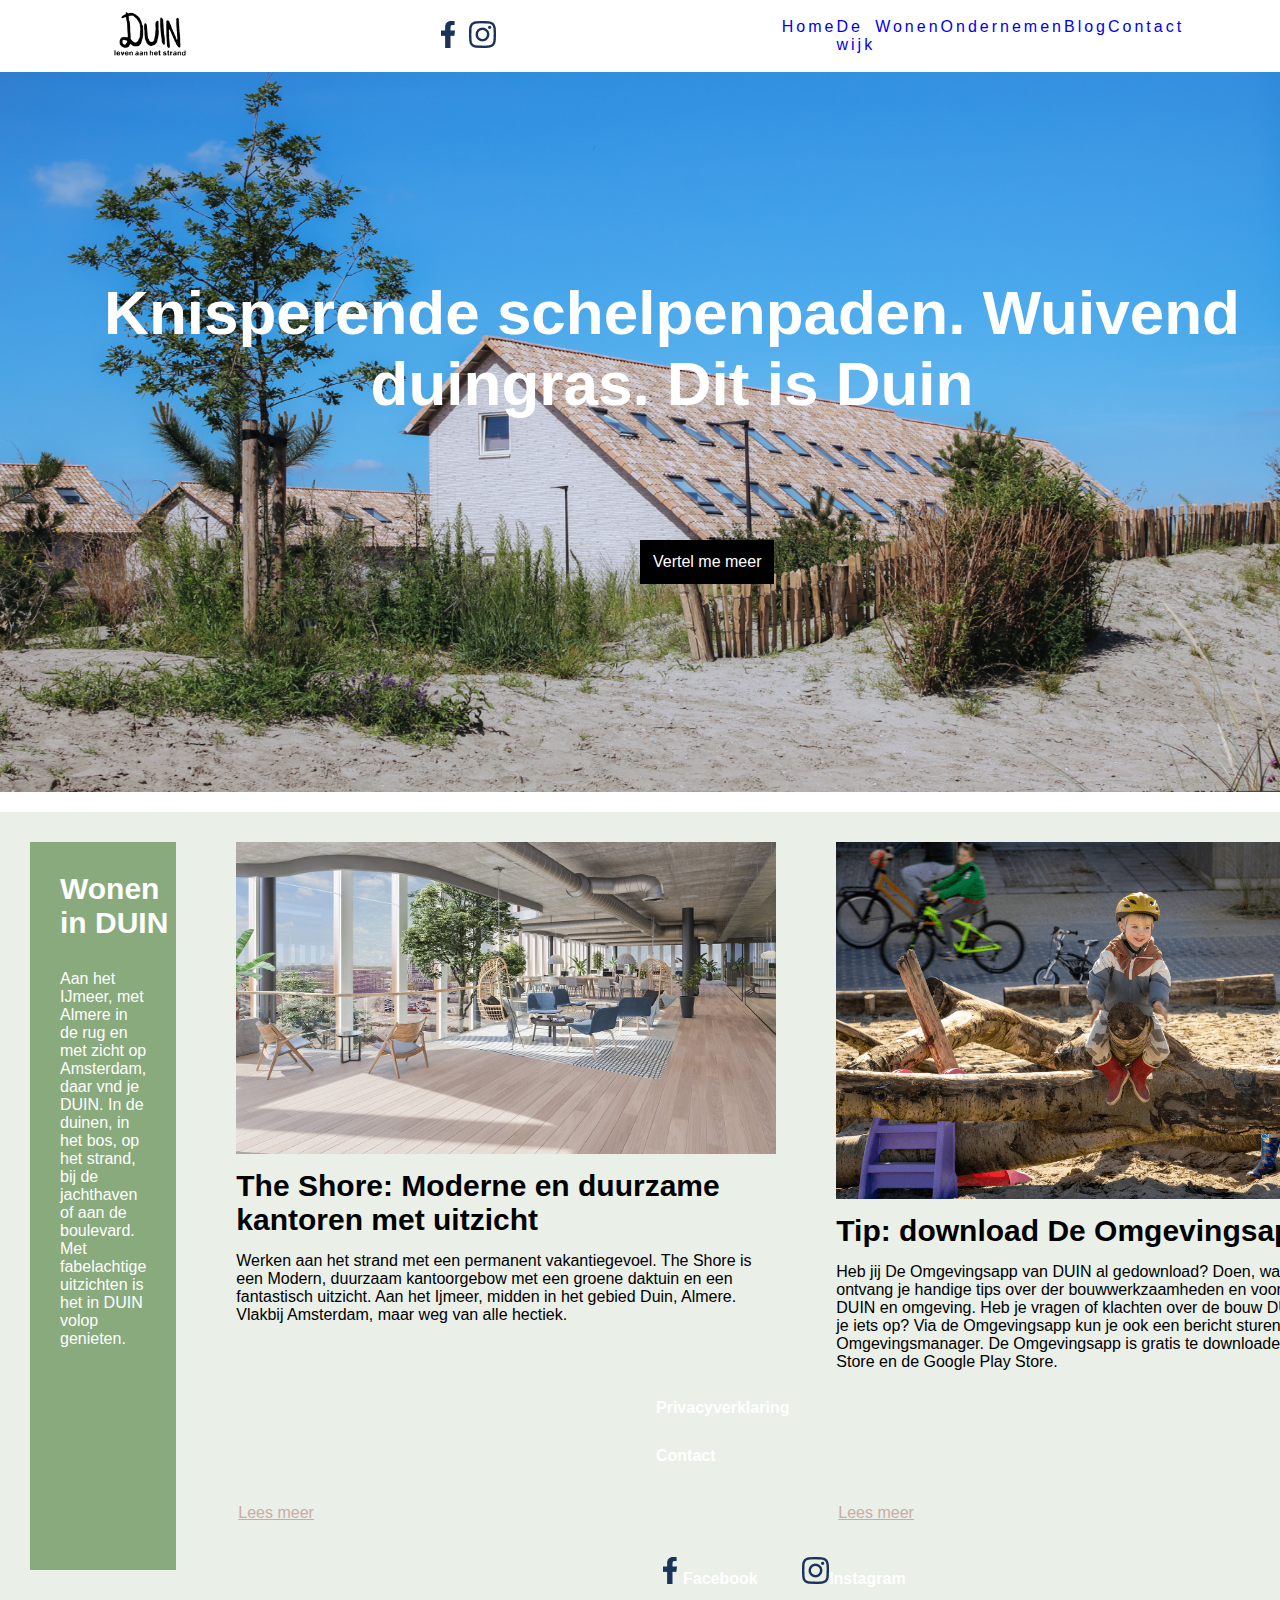
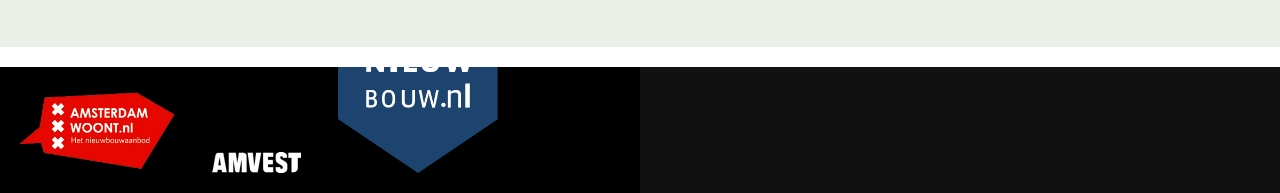
==== commit 486c089e: ":sparkles: changes to het-gebied" ====
--- a/index.html
+++ b/index.html
@@ -2,7 +2,7 @@
 <html lang="nl">
   <head>
     <meta charset="UTF-8" />
-    <meta name="author" content="Allyssa" />
+    <meta name="author" content="AllyssaA" />
     <meta name="viewport" content="width=device-width, initial-scale=1" />
 
     <title>Homepage - Duin</title>
@@ -14,7 +14,7 @@
   <body>
     <nav>
       <a href="index.html"
-        ><img src="images/duin-logo.png" alt="Duin logo"
+        ><img src="images/duin-logo.png" alt="Duin logo" class="logo"
       /></a>
       <ul class="top-nav">
         <li>
@@ -45,20 +45,20 @@
     </nav>
 
     <main>
-      <header>
+      <header class="header-home">
         <h1>Knisperende schelpenpaden. Wuivend duingras. Dit is Duin</h1>
         <img
           src="images/header-landingspagina-1536x1024.png"
           alt="Duin header"
         />
-        <a href="/het-gebied.html">Vertel me meer</a>
+        <a href="het-gebied.html">Vertel me meer</a>
       </header>
       <section class="articles-container">
         <h2 class="articles">Article title</h2>
         <article>
           <h3>Wonen in DUIN</h3>
           <p>
-            Aan het Ijmeer, met Almere in de rug en met zicht op Amsterdam, daar
+            Aan het IJmeer, met Almere in de rug en met zicht op Amsterdam, daar
             vnd je DUIN. In de duinen, in het bos, op het strand, bij de
             jachthaven of aan de boulevard. Met fabelachtige uitzichten is het
             in DUIN volop genieten.
@@ -66,7 +66,7 @@
         </article>
         <article>
           <img src="/images/The-Shore-def2.jpg" alt="" />
-          <h2>The Shore: Moderne en duurzame kantoren met uitzicht</h2>
+          <h3>The Shore: Moderne en duurzame kantoren met uitzicht</h3>
           <p>
             Werken aan het strand met een permanent vakantiegevoel. The Shore is
             een Modern, duurzaam kantoorgebow met een groene daktuin en een
@@ -77,9 +77,9 @@
         </article>
         <article>
           <img src="/images/voorzieningen-in-DUIN.png" alt="" />
-          <h2>Tip: download De Omgevingsapp</h2>
+          <h3>Tip: download De Omgevingsapp</h3>
           <p>
-            Heb jij De Omgevingsapp van DUIN al gedownload> Doen, want dan
+            Heb jij De Omgevingsapp van DUIN al gedownload? Doen, want dan
             ontvang je handige tips over der bouwwerkzaamheden en voorzieningen
             in DUIN en omgeving. Heb je vragen of klachten over de bouw DUIN. Of
             valt je iets op? Via de Omgevingsapp kun je ook een bericht sturen
@@ -93,7 +93,7 @@
             src="/images/carrousel-strand-in-almere-cityguide-almere-visit-almere.jpg"
             alt=""
           />
-          <h2>Dichtbij strand, water, bos en duinen...</h2>
+          <h3>Dichtbij strand, water, bos en duinen...</h3>
           <p>
             DUIN is een bijzondere ontwikkeling op een fantastische plek. Direct
             aan het Ijmeer, met zicht op Amsterdam, is een uniek stuk stad
@@ -105,8 +105,6 @@
           </p>
         </article>
       </section>
-      <button id="prevBtn">Prev</button>
-      <button id="nextBtn">Next</button>
     </main>
 
     <footer>
@@ -120,15 +118,26 @@
             Met fabelachtige uitzichten is het in DUIN volop genieten.
           </p>
         </article>
+        <div class="footer-logos">
+          <a href=""><img src="images/logoamsterdamwoont.png" alt="" /></a>
+          <a href=""><img src="images/footer-logo.png" alt="" /></a>
+          <a href=""><img src="images/logo.png" alt="" /></a>
+        </div>
+      </section>
+
+      <section>
         <ul>
           <li><a href="">Privacyverklaring</a></li>
           <li><a href="">Contact</a></li>
         </ul>
-      </section>
-      <section>
+        <hr>
         <h3>Volg ons op social media:</h3>
-        <a href="">Facebook</a>
-        <a href="">Instagram</a>
+        <a href=""
+          ><img src="images/facebook.png" alt="Duin Facebook" />Facebook</a
+        >
+        <a href=""
+          ><img src="images/instagram.png" alt="Duin Instagram" />Instagram</a
+        >
       </section>
     </footer>
 
--- a/styles/style.css
+++ b/styles/style.css
@@ -12,11 +12,6 @@
 }
 
 /*--------------- Home main -------- */
-/* main {
-  display: grid;
-  grid-template-rows: 1fr;
-  grid-gap: 1.5em;
-} */
 
 /*--------------- Navigation -------- */
 
@@ -32,62 +27,18 @@
 }
 
 /* Logo */
-.top-nav li:first-of-type {
-  /* flex-grow: 1; */
-}
-
-.top-nav li:first-of-type img {
-  /* width: 40%; */
+.logo {
+  width: 8vh;
 }
 
 /* Social images */
 .top-nav li:nth-of-type(2),
 .top-nav li:nth-of-type(3) {
   padding: 0 0.5em;
-}
-
-/* button navigation: hamburger */
-/* nav > ul:first-of-type > li:nth-of-type(3) > button.btn-burger-toggle {
-  background-color: #fff;
-  width: 4em;
-  height: 4em;
-  cursor: pointer;
-  border: none;
-}
-
-nav > ul:first-of-type > li:nth-of-type(3) > button.btn-burger-toggle span {
-  display: block;
-  width: 100%;
-  border-top: 0.2rem solid black;
-  margin-top: 0.8em;
-  transition: all 0.3s ease;
-}
-
-nav > ul:first-of-type > li:nth-of-type(3) {
-  padding-left: 1em;
-}
-
-nav .nav-links {
-  max-height: 50vh;
-  overflow-y: auto;
-}
-
-/* hidden burger menu */
-/* .nav-links {
-  list-style-type: none;
-  padding: 2em;
-  background-color: #eaefe8;
-  display: none;
-}
-
-.nav-links li a {
-  text-decoration: none;
-}
-
-.active {
-  display: block;
-}  */
-
+  width: 8vh;
+}
+
+/*---- button navigation: hamburger ----*/
 nav {
   display: flex;
   justify-content: space-around;
@@ -142,7 +93,7 @@
   }
   .nav-links {
     position: absolute;
-    right: 0px;
+    right: 0;
     height: 92vh;
     top: 8vh;
     display: flex;
@@ -162,6 +113,7 @@
 }
 
 .nav-active {
+  z-index: 5;
   transform: translateX(0%);
 }
 
@@ -188,33 +140,14 @@
   transform: rotate(45deg) translate(-5px, -6px);
 }
 
-/*----- Carousel ------*/
-
-article img {
-  width: 100%;
-}
-
-.carousel-container {
-  width: 60%;
-  /* margin: auto; */
-  /* border: 5px solid black; */
-  overflow: hidden;
-}
-
-/* .carousel-slide {
-  display: flex;
-  width: 100%;
-  height: 500px;
-} */
-
 /* Header */
-main header img {
+main header.header-home img {
   min-height: 14vw;
   max-height: 80vw;
   width: 100%;
 }
 
-main header h1 {
+main header.header-home h1 {
   z-index: 2;
   position: absolute;
   left: 0;
@@ -226,12 +159,12 @@
 }
 
 /* Vertel me meer button */
-main header a {
+main header.header-home a {
   z-index: 2;
   position: absolute;
   text-align: center;
   left: 30%;
-  top: 35%;
+  top: 32%;
   text-decoration: none;
   background-color: black;
   color: rgba(255, 255, 255, 1);
@@ -239,20 +172,25 @@
   padding: 0.5em;
 }
 
-/* Articles styling */
+/* --- Articles styling --- */
 .articles-container {
-  display: flex;
-  flex-direction: column;
+  /* display: flex;
+  flex-direction: column; */
   margin-top: 1em;
 }
+
+/* -- hiding h2 title -- */
 .articles {
   display: none;
 }
 
+article img {
+  width: 100%;
+}
+
 .articles-container article:nth-of-type(1) {
   background-color: #eaefe8;
-  padding: 2em 0;
-  height: 100vw;
+  height: 95vh;
 }
 
 .articles-container article:nth-of-type(1) h3 {
@@ -266,4 +204,215 @@
   color: rgba(255, 255, 255, 1);
   background-color: #89aa7d;
   padding: 1.875em;
-}
+  height: 70vh;
+}
+
+.articles-container article h3 {
+  font-size: 1.875em;
+  padding: 0.5em 0;
+}
+
+.articles-container article {
+  background-color: #eaefe8;
+  padding: 1.875em;
+  display: flex;
+  flex-direction: column;
+  position: relative;
+  height: 95vh;
+  border-bottom: 20px solid white;
+  width: 100%;
+}
+
+.articles-container article a {
+  z-index: 5;
+  /* text-decoration: none; */
+  position: absolute;
+  bottom: 10%;
+  left: 2em;
+  color: #caaaa6;
+}
+
+/* --- Footer --- */
+
+footer {
+  background-color: black;
+  color: rgba(255, 255, 255, 1);
+  /* height: 50vh; */
+}
+
+footer section:nth-child(1) .footer-logos a img {
+  padding: 1em;
+}
+
+footer section:nth-child(1) .footer-logos a img {
+  max-width: 30%;
+}
+
+footer section article h3,
+footer section article p {
+  padding: 1em;
+  line-height: 1.75;
+}
+
+footer section:nth-child(2) h3 {
+  padding: 1em 0;
+}
+
+footer section:nth-child(2) {
+  background-color: #111;
+  padding: 1em;
+}
+
+/* Footer socials */
+footer section:nth-child(2) a {
+  color: #ffff;
+  text-decoration: none;
+  font-weight: bold;
+  position: relative;
+}
+
+footer section:nth-child(2) a:nth-child(4) {
+  margin-right: 2.5em;
+}
+
+/* Privacy & contact */
+footer section:nth-child(2) ul {
+  list-style-type: none;
+  line-height: 3rem;
+  padding: 1em 0;
+}
+
+/* --------------------Het gebied/vertel meer pagina ------ */
+
+/* Header */
+
+.header-gebied img {
+  width: 100%;
+}
+
+/* -- Main 1st section --- */
+
+main section.section-gebied h1 {
+  position: relative;
+  color: #111;
+  margin-right: 1.25em;
+  padding: 1.25em 2.5em 0;
+  z-index: 1;
+  font-size: 1.7em;
+}
+
+main section.section-gebied p {
+  padding: 1.25em;
+  font-weight: bold;
+  font-size: 1.5rem;
+}
+
+main section.section-gebied h2,
+main section article.article-gebied p {
+  padding: 1.25rem;
+  max-width: 78.75rem;
+  margin-left: auto;
+  margin-right: auto;
+}
+
+main section article.article-gebied img {
+  width: 100%;
+  padding: 0 1.25em 1.25em 0;
+}
+
+main section article.article-gebied h2 {
+  padding: 0.5em 0 0.5em 1.25rem;
+}
+
+main section article.article-gebied p {
+  line-height: 1.75rem;
+}
+
+/* --- Quotes --- */
+figure {
+  background-color: #eaefe8;
+  padding: 1.25em;
+  margin-bottom: 1.25em;
+}
+
+figure blockquote p {
+  font-weight: bold;
+  font-size: 1.5em;
+  text-align: center;
+  line-height: 1.3;
+}
+
+@media screen and (min-width: 660px) {
+  main header.header-home a {
+    left: 40%;
+  }
+  main header.header-home img {
+    max-height: 80vh;
+  }
+  .articles-container {
+    display: grid;
+    /* flex-direction: row; */
+    grid-template-columns: repeat(2, 1fr);
+    height: 60vh;
+  }
+}
+
+@media screen and (min-width: 1024px) {
+  /* homepage */
+  main header.header-home h1 {
+    left: 5%;
+    font-size: 3.875em;
+    bottom: 50%;
+  }
+  main header.header-home a {
+    top: 60%;
+    left: 50%;
+  }
+  .articles-container {
+    display: grid;
+    /* flex-direction: row; */
+    grid-template-columns: repeat(4, 1fr);
+    height: 60vh;
+  }
+  .articles-container article a {
+    bottom: 15%;
+  }
+  .articles-container article img {
+    width: 60vh;
+  }
+  footer {
+    display: grid;
+    grid-template-columns: repeat(2, 1fr);
+  }
+
+  /* het gebied pagina */
+  main section.section-gebied h1 {
+    padding: 0.5em 1.5em 0;
+    font-size: 4.7rem;
+  }
+  main section article.article-gebied {
+    display: grid;
+    grid-template-columns: repeat(2, 1fr);
+    grid-auto-rows: minmax(100px, auto);
+  }
+  main section article.article-gebied img {
+    grid-row-start: 1;
+    grid-row-end: 1;
+    margin-bottom: 1.25em;
+    margin-left: 1.25em;
+  }
+  main section article.article-gebied p,
+  main section article.article-gebied h2 {
+    grid-column: 2;
+    grid-row: 1 / 2;
+  }
+  main section article.article-gebied h2{
+    padding-top: 0.2em;
+  }
+  main section article.article-gebied p {
+    margin-top: 2.25em;
+  }
+  figure {
+    padding: 4em;
+  }
+}
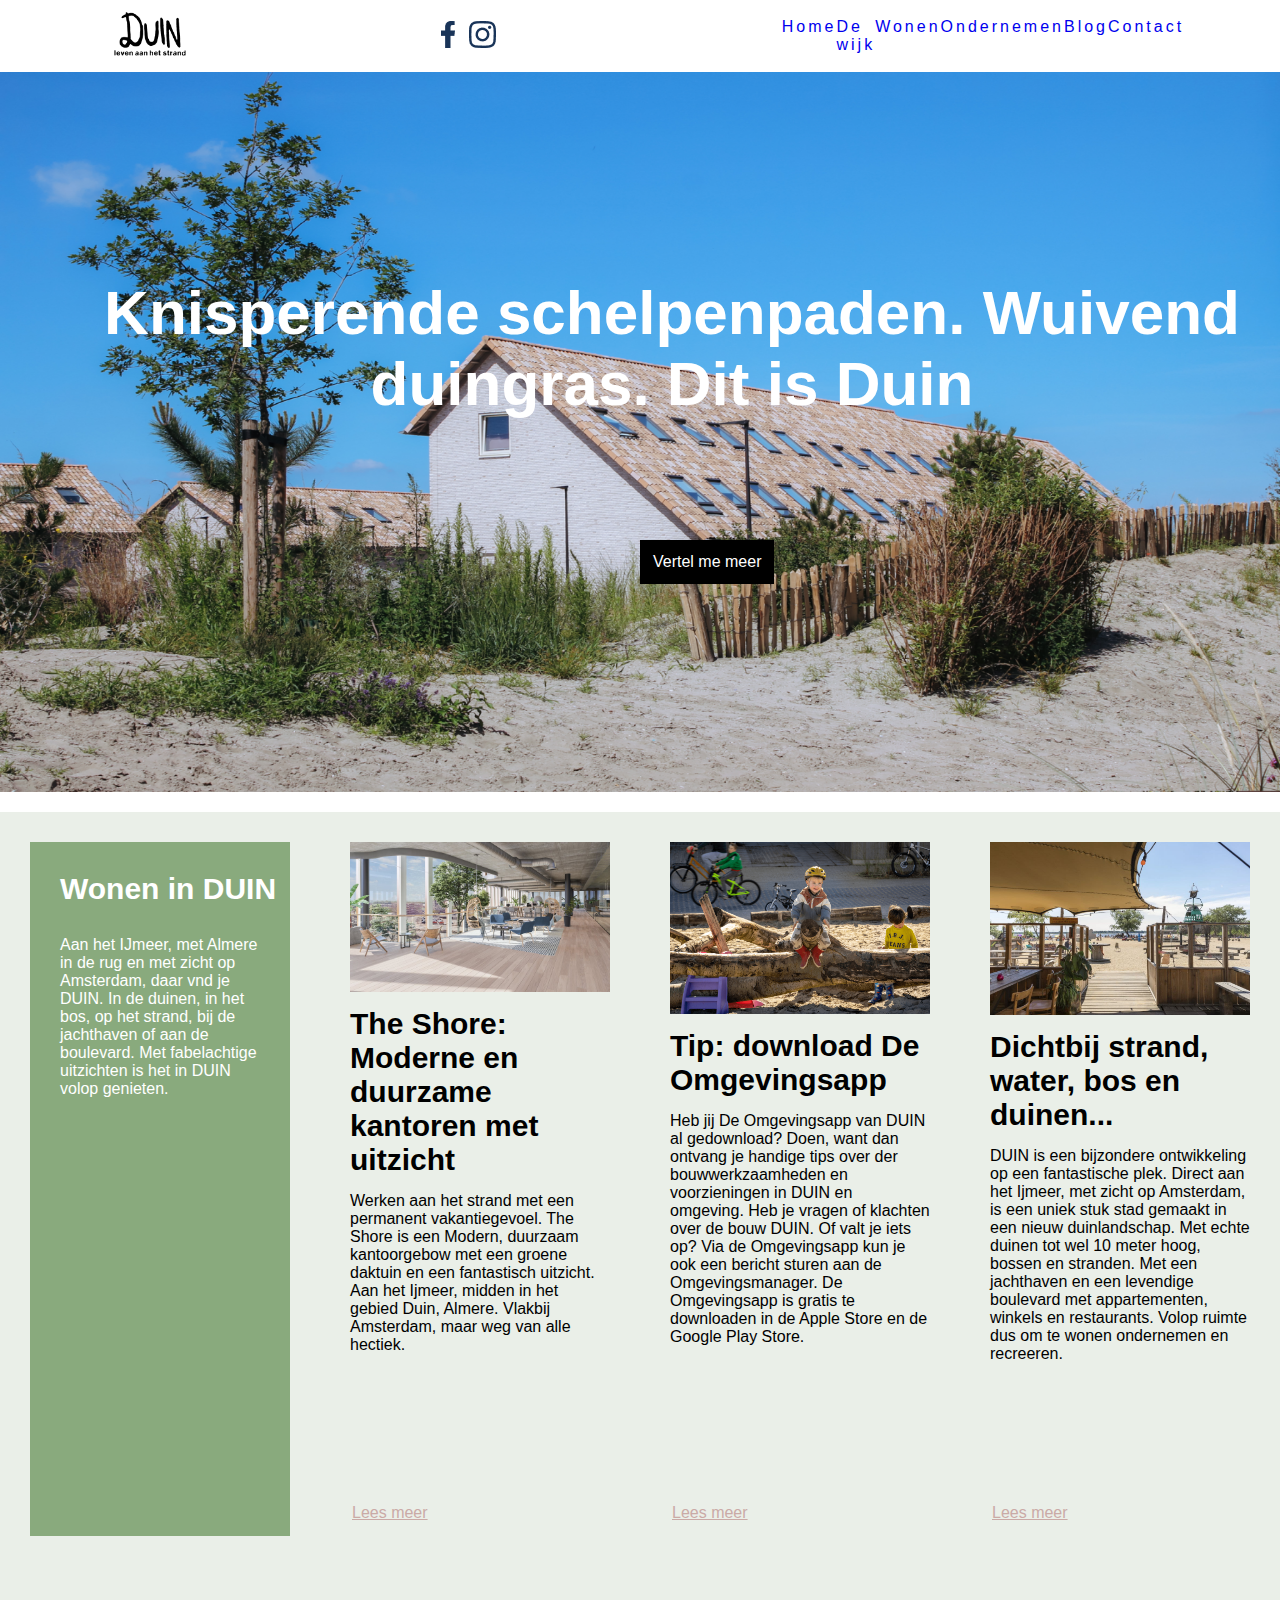
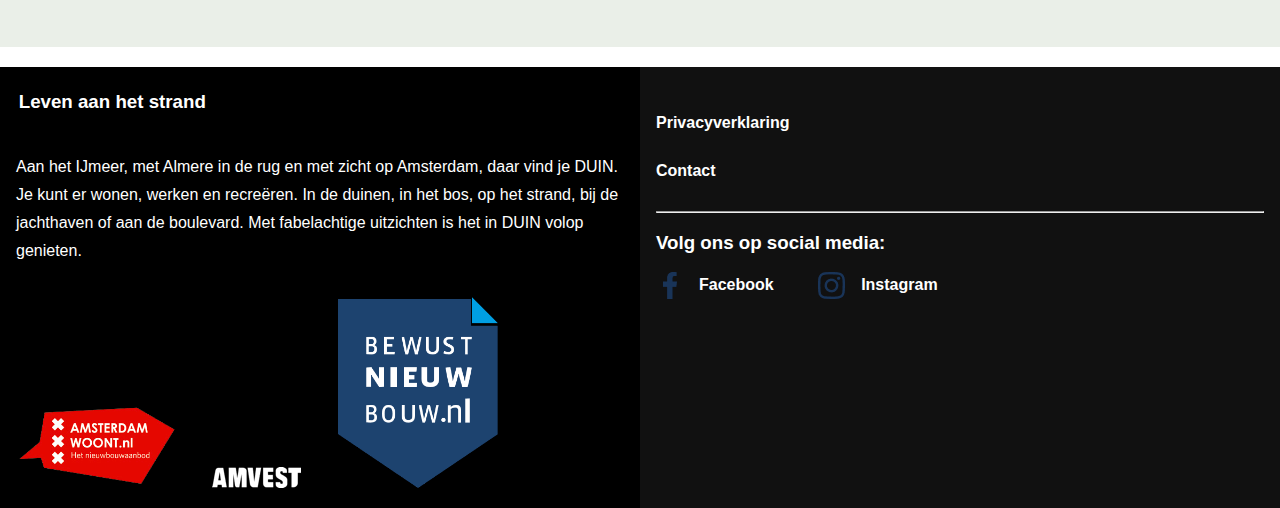
==== commit df0a983e: ":zap: html/css checker, added changes where needed" ====
--- a/index.html
+++ b/index.html
@@ -14,17 +14,17 @@
   <body>
     <nav>
       <a href="index.html"
-        ><img src="images/duin-logo.png" alt="Duin logo" class="logo"
+        ><img src="images/duin-logo.png" alt="Duin leven aan het strand logo" class="logo"
       /></a>
       <ul class="top-nav">
         <li>
           <a href="index.html"
-            ><img src="images/facebook.png" alt="Facebook"
+            ><img src="images/facebook.png" alt="Duin Facebook"
           /></a>
         </li>
         <li>
           <a href="index.html"
-            ><img src="images/instagram.png" alt="Instagram"
+            ><img src="images/instagram.png" alt="Duin Instagram"
           /></a>
         </li>
       </ul>
@@ -65,7 +65,7 @@
           </p>
         </article>
         <article>
-          <img src="/images/The-Shore-def2.jpg" alt="" />
+          <img src="images/The-Shore-def2.jpg" alt="The Shore kantoor" />
           <h3>The Shore: Moderne en duurzame kantoren met uitzicht</h3>
           <p>
             Werken aan het strand met een permanent vakantiegevoel. The Shore is
@@ -76,7 +76,7 @@
           </p>
         </article>
         <article>
-          <img src="/images/voorzieningen-in-DUIN.png" alt="" />
+          <img src="images/voorzieningen-in-DUIN.png" alt="Voorzieningen in Duin" />
           <h3>Tip: download De Omgevingsapp</h3>
           <p>
             Heb jij De Omgevingsapp van DUIN al gedownload? Doen, want dan
@@ -90,8 +90,8 @@
         </article>
         <article>
           <img
-            src="/images/carrousel-strand-in-almere-cityguide-almere-visit-almere.jpg"
-            alt=""
+            src="images/carrousel-strand-in-almere-cityguide-almere-visit-almere.jpg"
+            alt="Strand in Almere"
           />
           <h3>Dichtbij strand, water, bos en duinen...</h3>
           <p>
@@ -109,6 +109,7 @@
 
     <footer>
       <section>
+        <h2 class="visuallyhidden">Footer</h2>
         <article>
           <h3>Leven aan het strand</h3>
           <p>
@@ -119,9 +120,9 @@
           </p>
         </article>
         <div class="footer-logos">
-          <a href=""><img src="images/logoamsterdamwoont.png" alt="" /></a>
-          <a href=""><img src="images/footer-logo.png" alt="" /></a>
-          <a href=""><img src="images/logo.png" alt="" /></a>
+          <a href=""><img src="images/logoamsterdamwoont.png" alt="Logo amsterdamwoont.nl" /></a>
+          <a href=""><img src="images/footer-logo.png" alt="Amvest logo" /></a>
+          <a href=""><img src="images/logo.png" alt="Logo Nieuwbouw" /></a>
         </div>
       </section>
 
@@ -130,7 +131,7 @@
           <li><a href="">Privacyverklaring</a></li>
           <li><a href="">Contact</a></li>
         </ul>
-        <hr>
+        <hr />
         <h3>Volg ons op social media:</h3>
         <a href=""
           ><img src="images/facebook.png" alt="Duin Facebook" />Facebook</a
--- a/styles/style.css
+++ b/styles/style.css
@@ -271,6 +271,11 @@
   position: relative;
 }
 
+footer section:nth-child(2) a img {
+  margin-right: 1em;
+  vertical-align: middle;
+}
+
 footer section:nth-child(2) a:nth-child(4) {
   margin-right: 2.5em;
 }
@@ -353,9 +358,15 @@
     display: grid;
     /* flex-direction: row; */
     grid-template-columns: repeat(2, 1fr);
-    height: 60vh;
-  }
-}
+    /* height: 60vh; */
+  }
+}
+
+/* @media screen and (min-width: 1093px) {
+  .articles-container article a {
+    bottom: 5%;
+  }
+} */
 
 @media screen and (min-width: 1024px) {
   /* homepage */
@@ -372,13 +383,10 @@
     display: grid;
     /* flex-direction: row; */
     grid-template-columns: repeat(4, 1fr);
-    height: 60vh;
+    /* height: 60vh; */
   }
   .articles-container article a {
     bottom: 15%;
-  }
-  .articles-container article img {
-    width: 60vh;
   }
   footer {
     display: grid;
@@ -393,7 +401,7 @@
   main section article.article-gebied {
     display: grid;
     grid-template-columns: repeat(2, 1fr);
-    grid-auto-rows: minmax(100px, auto);
+    /* grid-auto-rows: minmax(100px, auto); */
   }
   main section article.article-gebied img {
     grid-row-start: 1;
@@ -406,7 +414,7 @@
     grid-column: 2;
     grid-row: 1 / 2;
   }
-  main section article.article-gebied h2{
+  main section article.article-gebied h2 {
     padding-top: 0.2em;
   }
   main section article.article-gebied p {
@@ -416,3 +424,24 @@
     padding: 4em;
   }
 }
+
+/* -- Accessibility check --- */
+
+.visuallyhidden {
+  border: 0;
+  clip: rect(0 0 0 0);
+  height: 1px;
+  margin: -1px;
+  overflow: hidden;
+  padding: 0;
+  position: absolute;
+  width: 1px;
+}
+.visuallyhidden.focusable:active,
+.visuallyhidden.focusable:focus {
+  clip: auto;
+  height: auto;
+  margin: 0;
+  overflow: visible;
+  position: static;
+}